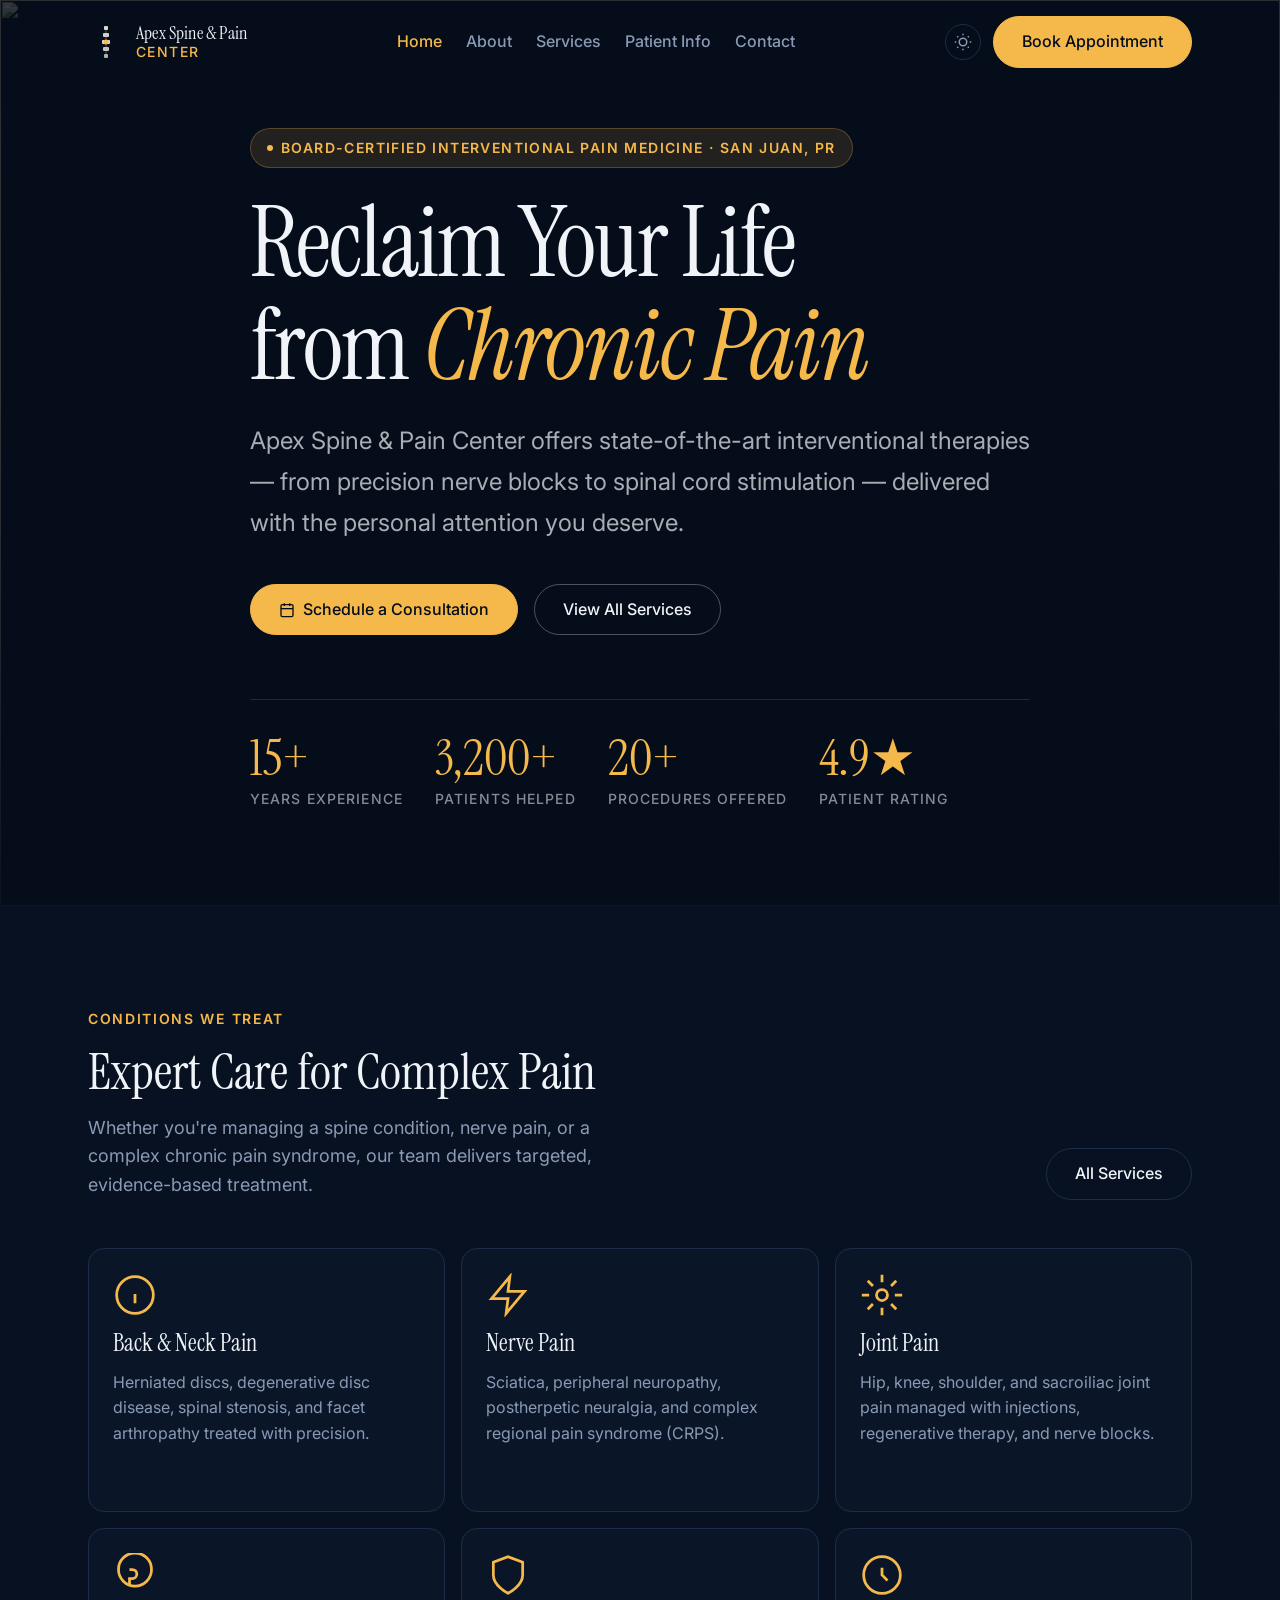
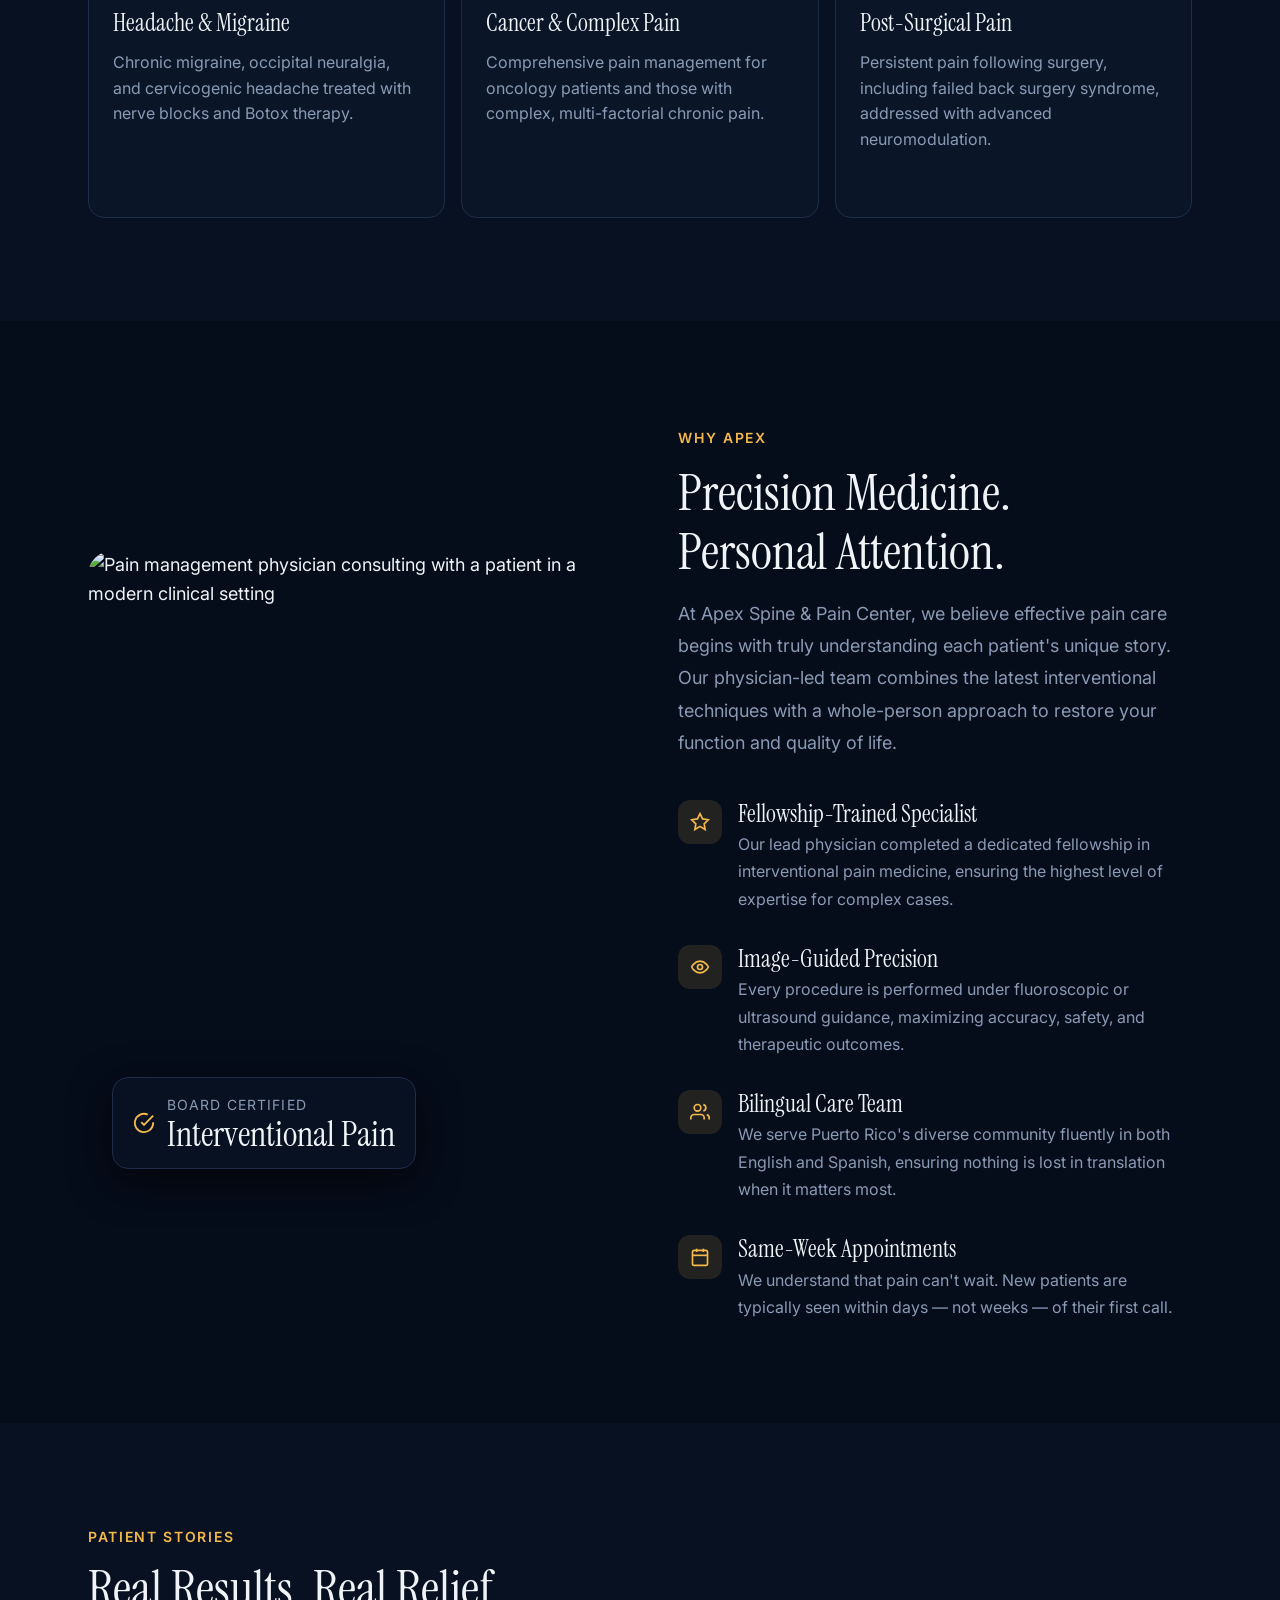
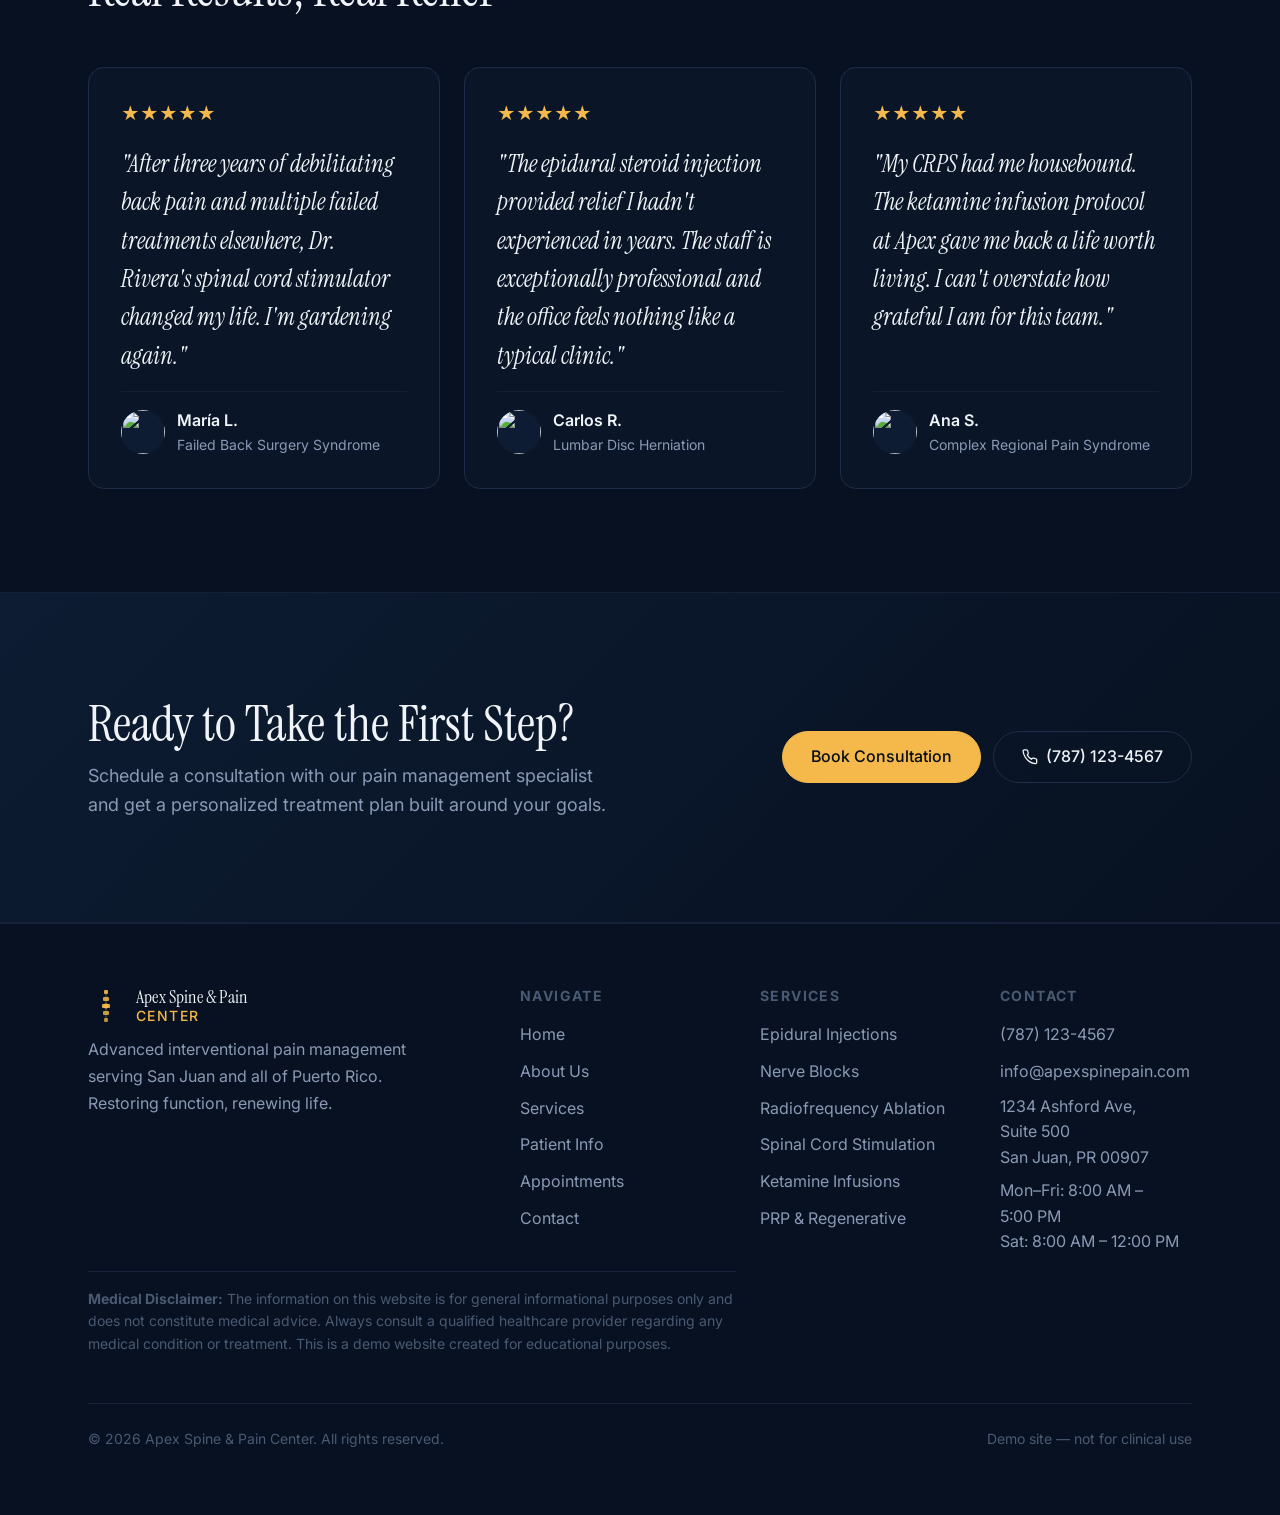
==== index.html @ 9740ada0 "Commit 1 & 2: Design system tokens + Homepage (Apex Spine & Pain Center)" ====
<!DOCTYPE html>
<html lang="en" data-theme="dark">
<head>
  <meta charset="UTF-8">
  <meta name="viewport" content="width=device-width, initial-scale=1.0">
  <meta name="description" content="Apex Spine & Pain Center — Advanced interventional pain management in San Juan, Puerto Rico. Expert care for chronic pain, spine conditions, and complex pain syndromes.">
  <title>Apex Spine & Pain Center | San Juan, PR</title>
  <link rel="preconnect" href="https://fonts.googleapis.com">
  <link rel="preconnect" href="https://fonts.gstatic.com" crossorigin>
  <link href="https://fonts.googleapis.com/css2?family=Instrument+Serif:ital@0;1&family=Inter:wght@300..700&display=swap" rel="stylesheet">
  <link rel="stylesheet" href="./assets/css/style.css">
</head>
<body>

<!-- ── Skip Link ── -->
<a href="#main" class="sr-only" style="position:absolute;top:0;left:0;z-index:9999;padding:var(--space-3) var(--space-6);background:var(--color-primary);color:var(--color-text-inverse);border-radius:0 0 var(--radius-md) 0;" onfocus="this.style.position='fixed'" onblur="this.style.position='absolute'">Skip to content</a>

<!-- ════════════════════════════════════════
     NAVIGATION
════════════════════════════════════════ -->
<header class="site-nav" id="site-nav" role="banner">
  <div class="nav-inner">

    <!-- Logo -->
    <a href="./index.html" class="nav-logo" aria-label="Apex Spine & Pain Center — Home">
      <div class="nav-logo-mark">
        <svg viewBox="0 0 36 36" fill="none" xmlns="http://www.w3.org/2000/svg" aria-hidden="true">
          <!-- Stylized spine column mark -->
          <rect x="16" y="2" width="4" height="4" rx="1" fill="currentColor" opacity="0.9"/>
          <rect x="15" y="9" width="6" height="4" rx="1" fill="currentColor" opacity="0.85"/>
          <rect x="14" y="16" width="8" height="4" rx="1" fill="currentColor" opacity="0.9"/>
          <rect x="15" y="23" width="6" height="4" rx="1" fill="currentColor" opacity="0.8"/>
          <rect x="16" y="30" width="4" height="4" rx="1" fill="currentColor" opacity="0.7"/>
          <!-- Connecting line -->
          <rect x="17.5" y="2" width="1" height="32" rx="0.5" fill="var(--color-primary)" opacity="0.4"/>
          <!-- Gold accent dot -->
          <circle cx="18" cy="18" r="2.5" fill="var(--color-primary)"/>
        </svg>
      </div>
      <div class="nav-logo-text">
        <span class="nav-logo-name">Apex Spine &amp; Pain</span>
        <span class="nav-logo-sub">Center</span>
      </div>
    </a>

    <!-- Desktop Links -->
    <nav aria-label="Primary navigation">
      <ul class="nav-links">
        <li><a href="./index.html" class="active">Home</a></li>
        <li><a href="./about.html">About</a></li>
        <li><a href="./services.html">Services</a></li>
        <li><a href="./patient-info.html">Patient Info</a></li>
        <li><a href="./contact.html">Contact</a></li>
      </ul>
    </nav>

    <!-- Nav Actions -->
    <div class="nav-actions">
      <button class="theme-toggle" data-theme-toggle aria-label="Switch to light mode">
        <svg width="18" height="18" viewBox="0 0 24 24" fill="none" stroke="currentColor" stroke-width="2" aria-hidden="true">
          <path d="M21 12.79A9 9 0 1 1 11.21 3 7 7 0 0 0 21 12.79z"/>
        </svg>
      </button>
      <a href="./appointments.html" class="btn btn-primary">Book Appointment</a>
    </div>

    <!-- Mobile Toggle -->
    <button class="nav-mobile-toggle" aria-label="Open menu" aria-expanded="false" aria-controls="mobile-menu">
      <span></span><span></span><span></span>
    </button>

  </div>

  <!-- Mobile Menu -->
  <nav class="nav-mobile-menu" id="mobile-menu" aria-label="Mobile navigation">
    <a href="./index.html">Home</a>
    <a href="./about.html">About</a>
    <a href="./services.html">Services</a>
    <a href="./patient-info.html">Patient Info</a>
    <a href="./contact.html">Contact</a>
    <a href="./appointments.html" class="btn btn-primary">Book Appointment</a>
  </nav>
</header>

<!-- ════════════════════════════════════════
     MAIN CONTENT
════════════════════════════════════════ -->
<main id="main">

<!-- ── HERO ── -->
<section class="hero" aria-labelledby="hero-heading">
  <div class="hero-bg" aria-hidden="true">
    <img
      src="https://images.unsplash.com/photo-1576091160550-2173dba999ef?w=1800&q=80"
      alt=""
      class="hero-bg-img"
      width="1800"
      height="1200"
      loading="eager"
      decoding="async"
    >
    <div class="hero-bg-gradient"></div>
  </div>

  <div class="hero-content">
    <div class="hero-eyebrow">
      <span class="hero-eyebrow-dot" aria-hidden="true"></span>
      Board-Certified Interventional Pain Medicine · San Juan, PR
    </div>

    <h1 class="hero-heading" id="hero-heading">
      Reclaim Your Life from <em>Chronic Pain</em>
    </h1>

    <p class="hero-subtext">
      Apex Spine &amp; Pain Center offers state-of-the-art interventional therapies — from precision nerve blocks to spinal cord stimulation — delivered with the personal attention you deserve.
    </p>

    <div class="hero-actions">
      <a href="./appointments.html" class="btn btn-primary">
        <svg width="16" height="16" viewBox="0 0 24 24" fill="none" stroke="currentColor" stroke-width="2" aria-hidden="true"><rect x="3" y="4" width="18" height="18" rx="2"/><line x1="16" y1="2" x2="16" y2="6"/><line x1="8" y1="2" x2="8" y2="6"/><line x1="3" y1="10" x2="21" y2="10"/></svg>
        Schedule a Consultation
      </a>
      <a href="./services.html" class="btn btn-outline" style="color:#f0f4f8;border-color:rgba(240,244,248,0.3);">
        View All Services
      </a>
    </div>

    <div class="hero-trust" aria-label="Practice highlights">
      <div class="hero-trust-item">
        <span class="hero-trust-number">15+</span>
        <span class="hero-trust-label">Years Experience</span>
      </div>
      <div class="hero-trust-item">
        <span class="hero-trust-number">3,200+</span>
        <span class="hero-trust-label">Patients Helped</span>
      </div>
      <div class="hero-trust-item">
        <span class="hero-trust-number">20+</span>
        <span class="hero-trust-label">Procedures Offered</span>
      </div>
      <div class="hero-trust-item">
        <span class="hero-trust-number">4.9★</span>
        <span class="hero-trust-label">Patient Rating</span>
      </div>
    </div>
  </div>
</section>

<!-- ── CONDITIONS / SERVICES GRID ── -->
<section class="conditions-section" aria-labelledby="conditions-heading">
  <div class="container">
    <div class="section-header">
      <div class="section-header-text">
        <span class="section-label">Conditions We Treat</span>
        <h2 class="section-heading" id="conditions-heading">Expert Care for Complex Pain</h2>
        <p style="color:var(--color-text-muted);font-size:var(--text-base);max-width:52ch;">Whether you're managing a spine condition, nerve pain, or a complex chronic pain syndrome, our team delivers targeted, evidence-based treatment.</p>
      </div>
      <a href="./services.html" class="btn btn-outline">All Services</a>
    </div>

    <div class="conditions-grid">

      <a href="./services.html#back-pain" class="condition-card">
        <div class="condition-icon">
          <svg width="44" height="44" viewBox="0 0 24 24" fill="none" stroke="currentColor" stroke-width="1.5" aria-hidden="true"><path d="M12 2C6.48 2 2 6.48 2 12s4.48 10 10 10 10-4.48 10-10S17.52 2 12 2zm0 14.5v-5m0-4h.01"/></svg>
        </div>
        <span class="condition-name">Back &amp; Neck Pain</span>
        <p class="condition-desc">Herniated discs, degenerative disc disease, spinal stenosis, and facet arthropathy treated with precision.</p>
        <span class="condition-arrow" aria-hidden="true">→</span>
      </a>

      <a href="./services.html#nerve-pain" class="condition-card">
        <div class="condition-icon">
          <svg width="44" height="44" viewBox="0 0 24 24" fill="none" stroke="currentColor" stroke-width="1.5" aria-hidden="true"><path d="M13 2L3 14h9l-1 8 10-12h-9l1-8z"/></svg>
        </div>
        <span class="condition-name">Nerve Pain</span>
        <p class="condition-desc">Sciatica, peripheral neuropathy, postherpetic neuralgia, and complex regional pain syndrome (CRPS).</p>
        <span class="condition-arrow" aria-hidden="true">→</span>
      </a>

      <a href="./services.html#joint-pain" class="condition-card">
        <div class="condition-icon">
          <svg width="44" height="44" viewBox="0 0 24 24" fill="none" stroke="currentColor" stroke-width="1.5" aria-hidden="true"><circle cx="12" cy="12" r="3"/><path d="M12 1v4M12 19v4M4.22 4.22l2.83 2.83M16.95 16.95l2.83 2.83M1 12h4M19 12h4M4.22 19.78l2.83-2.83M16.95 7.05l2.83-2.83"/></svg>
        </div>
        <span class="condition-name">Joint Pain</span>
        <p class="condition-desc">Hip, knee, shoulder, and sacroiliac joint pain managed with injections, regenerative therapy, and nerve blocks.</p>
        <span class="condition-arrow" aria-hidden="true">→</span>
      </a>

      <a href="./services.html#headache" class="condition-card">
        <div class="condition-icon">
          <svg width="44" height="44" viewBox="0 0 24 24" fill="none" stroke="currentColor" stroke-width="1.5" aria-hidden="true"><path d="M9 9h1.5a2.5 2.5 0 0 1 0 5H9v4"/><path d="M3 9a9 9 0 1 0 18 0 9 9 0 0 0-18 0"/></svg>
        </div>
        <span class="condition-name">Headache &amp; Migraine</span>
        <p class="condition-desc">Chronic migraine, occipital neuralgia, and cervicogenic headache treated with nerve blocks and Botox therapy.</p>
        <span class="condition-arrow" aria-hidden="true">→</span>
      </a>

      <a href="./services.html#cancer-pain" class="condition-card">
        <div class="condition-icon">
          <svg width="44" height="44" viewBox="0 0 24 24" fill="none" stroke="currentColor" stroke-width="1.5" aria-hidden="true"><path d="M12 22s8-4 8-10V5l-8-3-8 3v7c0 6 8 10 8 10z"/></svg>
        </div>
        <span class="condition-name">Cancer &amp; Complex Pain</span>
        <p class="condition-desc">Comprehensive pain management for oncology patients and those with complex, multi-factorial chronic pain.</p>
        <span class="condition-arrow" aria-hidden="true">→</span>
      </a>

      <a href="./services.html#post-surgical" class="condition-card">
        <div class="condition-icon">
          <svg width="44" height="44" viewBox="0 0 24 24" fill="none" stroke="currentColor" stroke-width="1.5" aria-hidden="true"><path d="M12 22C6.48 22 2 17.52 2 12S6.48 2 12 2s10 4.48 10 10-4.48 10-10 10zm0-14v4l3 3"/></svg>
        </div>
        <span class="condition-name">Post-Surgical Pain</span>
        <p class="condition-desc">Persistent pain following surgery, including failed back surgery syndrome, addressed with advanced neuromodulation.</p>
        <span class="condition-arrow" aria-hidden="true">→</span>
      </a>

    </div>
  </div>
</section>

<!-- ── WHY CHOOSE US ── -->
<section class="why-section" aria-labelledby="why-heading">
  <div class="container">
    <div class="why-grid">

      <div class="why-image-block">
        <img
          src="https://images.unsplash.com/photo-1551076805-e1869033e561?w=900&q=80"
          alt="Pain management physician consulting with a patient in a modern clinical setting"
          class="why-image"
          width="900"
          height="1125"
          loading="lazy"
          decoding="async"
        >
        <div class="why-image-badge" aria-hidden="true">
          <div class="why-image-badge-icon">
            <svg width="22" height="22" viewBox="0 0 24 24" fill="none" stroke="currentColor" stroke-width="2"><path d="M22 11.08V12a10 10 0 1 1-5.93-9.14"/><polyline points="22 4 12 14.01 9 11.01"/></svg>
          </div>
          <div>
            <div class="why-image-badge-label">Board Certified</div>
            <div class="why-image-badge-value">Interventional Pain</div>
          </div>
        </div>
      </div>

      <div class="why-content">
        <span class="section-label">Why Apex</span>
        <h2 class="section-heading" id="why-heading" style="margin-top:var(--space-3);margin-bottom:var(--space-4);">Precision Medicine.<br>Personal Attention.</h2>
        <p style="color:var(--color-text-muted);font-size:var(--text-base);line-height:1.8;">
          At Apex Spine &amp; Pain Center, we believe effective pain care begins with truly understanding each patient's unique story. Our physician-led team combines the latest interventional techniques with a whole-person approach to restore your function and quality of life.
        </p>

        <div class="why-features">
          <div class="why-feature">
            <div class="why-feature-icon" aria-hidden="true">
              <svg width="20" height="20" viewBox="0 0 24 24" fill="none" stroke="currentColor" stroke-width="2"><path d="M12 2l3.09 6.26L22 9.27l-5 4.87L18.18 21 12 17.27 5.82 21 7 14.14l-5-4.87 6.91-1.01L12 2z"/></svg>
            </div>
            <div class="why-feature-text">
              <h3>Fellowship-Trained Specialist</h3>
              <p>Our lead physician completed a dedicated fellowship in interventional pain medicine, ensuring the highest level of expertise for complex cases.</p>
            </div>
          </div>

          <div class="why-feature">
            <div class="why-feature-icon" aria-hidden="true">
              <svg width="20" height="20" viewBox="0 0 24 24" fill="none" stroke="currentColor" stroke-width="2"><circle cx="12" cy="12" r="3"/><path d="M2 12s3-7 10-7 10 7 10 7-3 7-10 7-10-7-10-7z"/></svg>
            </div>
            <div class="why-feature-text">
              <h3>Image-Guided Precision</h3>
              <p>Every procedure is performed under fluoroscopic or ultrasound guidance, maximizing accuracy, safety, and therapeutic outcomes.</p>
            </div>
          </div>

          <div class="why-feature">
            <div class="why-feature-icon" aria-hidden="true">
              <svg width="20" height="20" viewBox="0 0 24 24" fill="none" stroke="currentColor" stroke-width="2"><path d="M17 21v-2a4 4 0 0 0-4-4H5a4 4 0 0 0-4 4v2"/><circle cx="9" cy="7" r="4"/><path d="M23 21v-2a4 4 0 0 0-3-3.87"/><path d="M16 3.13a4 4 0 0 1 0 7.75"/></svg>
            </div>
            <div class="why-feature-text">
              <h3>Bilingual Care Team</h3>
              <p>We serve Puerto Rico's diverse community fluently in both English and Spanish, ensuring nothing is lost in translation when it matters most.</p>
            </div>
          </div>

          <div class="why-feature">
            <div class="why-feature-icon" aria-hidden="true">
              <svg width="20" height="20" viewBox="0 0 24 24" fill="none" stroke="currentColor" stroke-width="2"><rect x="3" y="4" width="18" height="18" rx="2"/><line x1="16" y1="2" x2="16" y2="6"/><line x1="8" y1="2" x2="8" y2="6"/><line x1="3" y1="10" x2="21" y2="10"/></svg>
            </div>
            <div class="why-feature-text">
              <h3>Same-Week Appointments</h3>
              <p>We understand that pain can't wait. New patients are typically seen within days — not weeks — of their first call.</p>
            </div>
          </div>
        </div>
      </div>

    </div>
  </div>
</section>

<!-- ── TESTIMONIALS ── -->
<section class="testimonials-section" aria-labelledby="testimonials-heading">
  <div class="container">
    <div class="section-header">
      <div class="section-header-text">
        <span class="section-label">Patient Stories</span>
        <h2 class="section-heading" id="testimonials-heading">Real Results, Real Relief</h2>
      </div>
    </div>

    <div class="testimonials-grid">

      <article class="testimonial-card">
        <div class="testimonial-stars" aria-label="5 out of 5 stars">
          ★★★★★
        </div>
        <blockquote class="testimonial-quote">
          "After three years of debilitating back pain and multiple failed treatments elsewhere, Dr. Rivera's spinal cord stimulator changed my life. I'm gardening again."
        </blockquote>
        <footer class="testimonial-author">
          <div class="testimonial-avatar" aria-hidden="true">
            <img src="https://i.pravatar.cc/88?img=47" alt="" width="44" height="44" loading="lazy">
          </div>
          <div>
            <div class="testimonial-name">María L.</div>
            <div class="testimonial-condition">Failed Back Surgery Syndrome</div>
          </div>
        </footer>
      </article>

      <article class="testimonial-card">
        <div class="testimonial-stars" aria-label="5 out of 5 stars">
          ★★★★★
        </div>
        <blockquote class="testimonial-quote">
          "The epidural steroid injection provided relief I hadn't experienced in years. The staff is exceptionally professional and the office feels nothing like a typical clinic."
        </blockquote>
        <footer class="testimonial-author">
          <div class="testimonial-avatar" aria-hidden="true">
            <img src="https://i.pravatar.cc/88?img=12" alt="" width="44" height="44" loading="lazy">
          </div>
          <div>
            <div class="testimonial-name">Carlos R.</div>
            <div class="testimonial-condition">Lumbar Disc Herniation</div>
          </div>
        </footer>
      </article>

      <article class="testimonial-card">
        <div class="testimonial-stars" aria-label="5 out of 5 stars">
          ★★★★★
        </div>
        <blockquote class="testimonial-quote">
          "My CRPS had me housebound. The ketamine infusion protocol at Apex gave me back a life worth living. I can't overstate how grateful I am for this team."
        </blockquote>
        <footer class="testimonial-author">
          <div class="testimonial-avatar" aria-hidden="true">
            <img src="https://i.pravatar.cc/88?img=33" alt="" width="44" height="44" loading="lazy">
          </div>
          <div>
            <div class="testimonial-name">Ana S.</div>
            <div class="testimonial-condition">Complex Regional Pain Syndrome</div>
          </div>
        </footer>
      </article>

    </div>
  </div>
</section>

<!-- ── CTA BANNER ── -->
<section class="cta-section" aria-labelledby="cta-heading">
  <div class="container">
    <div class="cta-inner">
      <div class="cta-text">
        <h2 id="cta-heading">Ready to Take the First Step?</h2>
        <p>Schedule a consultation with our pain management specialist and get a personalized treatment plan built around your goals.</p>
      </div>
      <div class="cta-actions">
        <a href="./appointments.html" class="btn btn-primary">Book Consultation</a>
        <a href="tel:+17871234567" class="btn btn-outline">
          <svg width="16" height="16" viewBox="0 0 24 24" fill="none" stroke="currentColor" stroke-width="2" aria-hidden="true"><path d="M22 16.92v3a2 2 0 0 1-2.18 2 19.79 19.79 0 0 1-8.63-3.07A19.5 19.5 0 0 1 4.69 12a19.79 19.79 0 0 1-3.07-8.67A2 2 0 0 1 3.6 1.27h3a2 2 0 0 1 2 1.72c.127.96.361 1.903.7 2.81a2 2 0 0 1-.45 2.11L7.91 8.96a16 16 0 0 0 6.29 6.29l.95-.95a2 2 0 0 1 2.11-.45c.907.339 1.85.573 2.81.7A2 2 0 0 1 22 16.92z"/></svg>
          (787) 123-4567
        </a>
      </div>
    </div>
  </div>
</section>

</main>

<!-- ════════════════════════════════════════
     FOOTER
════════════════════════════════════════ -->
<footer class="site-footer" role="contentinfo">
  <div class="container">
    <div class="footer-grid">

      <div class="footer-brand">
        <a href="./index.html" class="nav-logo" style="margin-bottom:var(--space-3);" aria-label="Apex Spine & Pain Center">
          <div class="nav-logo-mark" style="color:var(--color-primary);">
            <svg viewBox="0 0 36 36" fill="none" xmlns="http://www.w3.org/2000/svg" aria-hidden="true">
              <rect x="16" y="2" width="4" height="4" rx="1" fill="currentColor" opacity="0.9"/>
              <rect x="15" y="9" width="6" height="4" rx="1" fill="currentColor" opacity="0.85"/>
              <rect x="14" y="16" width="8" height="4" rx="1" fill="currentColor" opacity="0.9"/>
              <rect x="15" y="23" width="6" height="4" rx="1" fill="currentColor" opacity="0.8"/>
              <rect x="16" y="30" width="4" height="4" rx="1" fill="currentColor" opacity="0.7"/>
              <rect x="17.5" y="2" width="1" height="32" rx="0.5" fill="var(--color-primary)" opacity="0.4"/>
              <circle cx="18" cy="18" r="2.5" fill="var(--color-primary)"/>
            </svg>
          </div>
          <div class="nav-logo-text">
            <span class="nav-logo-name">Apex Spine &amp; Pain</span>
            <span class="nav-logo-sub">Center</span>
          </div>
        </a>
        <p>Advanced interventional pain management serving San Juan and all of Puerto Rico. Restoring function, renewing life.</p>
      </div>

      <div class="footer-col">
        <h4>Navigate</h4>
        <ul>
          <li><a href="./index.html">Home</a></li>
          <li><a href="./about.html">About Us</a></li>
          <li><a href="./services.html">Services</a></li>
          <li><a href="./patient-info.html">Patient Info</a></li>
          <li><a href="./appointments.html">Appointments</a></li>
          <li><a href="./contact.html">Contact</a></li>
        </ul>
      </div>

      <div class="footer-col">
        <h4>Services</h4>
        <ul>
          <li><a href="./services.html#epidurals">Epidural Injections</a></li>
          <li><a href="./services.html#nerve-blocks">Nerve Blocks</a></li>
          <li><a href="./services.html#rfa">Radiofrequency Ablation</a></li>
          <li><a href="./services.html#scs">Spinal Cord Stimulation</a></li>
          <li><a href="./services.html#ketamine">Ketamine Infusions</a></li>
          <li><a href="./services.html#prp">PRP &amp; Regenerative</a></li>
        </ul>
      </div>

      <div class="footer-col">
        <h4>Contact</h4>
        <ul>
          <li><a href="tel:+17871234567">(787) 123-4567</a></li>
          <li><a href="mailto:info@apexspinepain.com">info@apexspinepain.com</a></li>
          <li style="color:var(--color-text-muted);font-size:var(--text-sm);">1234 Ashford Ave, Suite 500<br>San Juan, PR 00907</li>
          <li style="color:var(--color-text-muted);font-size:var(--text-sm);">Mon–Fri: 8:00 AM – 5:00 PM<br>Sat: 8:00 AM – 12:00 PM</li>
        </ul>
      </div>

    </div>

    <p class="footer-disclaimer">
      <strong>Medical Disclaimer:</strong> The information on this website is for general informational purposes only and does not constitute medical advice. Always consult a qualified healthcare provider regarding any medical condition or treatment. This is a demo website created for educational purposes.
    </p>

    <div class="footer-bottom">
      <p>&copy; 2026 Apex Spine &amp; Pain Center. All rights reserved.</p>
      <p style="color:var(--color-text-faint);">Demo site — not for clinical use</p>
    </div>
  </div>
</footer>

<!-- ════════════════════════════════════════
     JAVASCRIPT
════════════════════════════════════════ -->
<script>
(function() {
  'use strict';

  // ── Theme Toggle ──
  const html = document.documentElement;
  const toggleBtn = document.querySelector('[data-theme-toggle]');
  let currentTheme = html.getAttribute('data-theme') || (matchMedia('(prefers-color-scheme: dark)').matches ? 'dark' : 'light');

  function setTheme(theme) {
    currentTheme = theme;
    html.setAttribute('data-theme', theme);
    if (toggleBtn) {
      toggleBtn.setAttribute('aria-label', 'Switch to ' + (theme === 'dark' ? 'light' : 'dark') + ' mode');
      toggleBtn.innerHTML = theme === 'dark'
        ? '<svg width="18" height="18" viewBox="0 0 24 24" fill="none" stroke="currentColor" stroke-width="2" aria-hidden="true"><circle cx="12" cy="12" r="5"/><path d="M12 1v2M12 21v2M4.22 4.22l1.42 1.42M18.36 18.36l1.42 1.42M1 12h2M21 12h2M4.22 19.78l1.42-1.42M18.36 5.64l1.42-1.42"/></svg>'
        : '<svg width="18" height="18" viewBox="0 0 24 24" fill="none" stroke="currentColor" stroke-width="2" aria-hidden="true"><path d="M21 12.79A9 9 0 1 1 11.21 3 7 7 0 0 0 21 12.79z"/></svg>';
    }
  }

  setTheme(currentTheme);
  if (toggleBtn) toggleBtn.addEventListener('click', () => setTheme(currentTheme === 'dark' ? 'light' : 'dark'));

  // ── Sticky Nav ──
  const nav = document.getElementById('site-nav');
  function handleScroll() {
    if (window.scrollY > 40) nav.classList.add('scrolled');
    else nav.classList.remove('scrolled');
  }
  window.addEventListener('scroll', handleScroll, { passive: true });
  handleScroll();

  // ── Mobile Menu ──
  const mobileToggle = document.querySelector('.nav-mobile-toggle');
  const mobileMenu = document.getElementById('mobile-menu');
  if (mobileToggle && mobileMenu) {
    mobileToggle.addEventListener('click', () => {
      const isOpen = mobileMenu.classList.toggle('open');
      mobileToggle.setAttribute('aria-expanded', isOpen);
      mobileToggle.setAttribute('aria-label', isOpen ? 'Close menu' : 'Open menu');
    });
  }

})();
</script>

</body>
</html>
---- assets/css/style.css ----
/* ============================================================
   APEX SPINE & PAIN CENTER — Design System
   Art direction: Concierge pain management clinic, San Juan PR
   Palette: Deep navy surfaces + warm gold accent + sky blue secondary
   Typography: Instrument Serif (display) + Inter (body)
   Density: Spacious — generous whitespace, premium feel
============================================================ */

@import url('https://fonts.googleapis.com/css2?family=Instrument+Serif:ital@0;1&family=Inter:wght@300..700&display=swap');

/* ── Design Tokens ── */
:root {
  /* Fluid Type Scale */
  --text-xs:   clamp(0.75rem,  0.7rem  + 0.25vw, 0.875rem);
  --text-sm:   clamp(0.875rem, 0.8rem  + 0.35vw, 1rem);
  --text-base: clamp(1rem,     0.95rem + 0.25vw, 1.125rem);
  --text-lg:   clamp(1.125rem, 1rem    + 0.75vw, 1.5rem);
  --text-xl:   clamp(1.5rem,   1.2rem  + 1.25vw, 2.25rem);
  --text-2xl:  clamp(2rem,     1.2rem  + 2.5vw,  3.5rem);
  --text-3xl:  clamp(2.5rem,   1rem    + 4vw,    5rem);
  --text-hero: clamp(3rem,     0.5rem  + 7vw,    7rem);

  /* 4px Spacing System */
  --space-1:  0.25rem;
  --space-2:  0.5rem;
  --space-3:  0.75rem;
  --space-4:  1rem;
  --space-5:  1.25rem;
  --space-6:  1.5rem;
  --space-8:  2rem;
  --space-10: 2.5rem;
  --space-12: 3rem;
  --space-16: 4rem;
  --space-20: 5rem;
  --space-24: 6rem;
  --space-32: 8rem;

  /* Font Families */
  --font-display: 'Instrument Serif', Georgia, serif;
  --font-body:    'Inter', 'Helvetica Neue', sans-serif;

  /* Radius */
  --radius-sm:   0.375rem;
  --radius-md:   0.5rem;
  --radius-lg:   0.75rem;
  --radius-xl:   1rem;
  --radius-2xl:  1.5rem;
  --radius-full: 9999px;

  /* Transitions */
  --transition-interactive: 180ms cubic-bezier(0.16, 1, 0.3, 1);
  --transition-slow: 400ms cubic-bezier(0.16, 1, 0.3, 1);

  /* Content Widths */
  --content-narrow:  640px;
  --content-default: 960px;
  --content-wide:    1200px;
}

/* ── Light Mode (default) ── */
:root, [data-theme="light"] {
  --color-bg:              #f4f6f9;
  --color-surface:         #ffffff;
  --color-surface-2:       #f8f9fb;
  --color-surface-offset:  #eef0f4;
  --color-divider:         #e2e5ea;
  --color-border:          #d4d8df;

  --color-text:            #0d1117;
  --color-text-muted:      #5a6270;
  --color-text-faint:      #9ea8b5;
  --color-text-inverse:    #f7fafc;

  --color-primary:         #b8860b;
  --color-primary-hover:   #9a6f09;
  --color-primary-active:  #7a5607;
  --color-primary-highlight: #fdf3d8;

  --color-blue:            #1a6fa8;
  --color-blue-hover:      #155d8e;
  --color-blue-highlight:  #daeef8;

  --color-success:         #2e7d32;
  --color-error:           #c62828;

  --shadow-sm: 0 1px 3px rgba(0,0,0,0.08);
  --shadow-md: 0 4px 16px rgba(0,0,0,0.10);
  --shadow-lg: 0 12px 40px rgba(0,0,0,0.13);
  --shadow-xl: 0 24px 64px rgba(0,0,0,0.16);
}

/* ── Dark Mode ── */
[data-theme="dark"],
@media (prefers-color-scheme: dark) { :root:not([data-theme]) {
  --color-bg:              #050c1a;
  --color-surface:         #071121;
  --color-surface-2:       #0a1628;
  --color-surface-offset:  #0d1c32;
  --color-divider:         #162038;
  --color-border:          #1e2d47;

  --color-text:            #f0f4f8;
  --color-text-muted:      #8a9ab5;
  --color-text-faint:      #4a5a73;
  --color-text-inverse:    #050c1a;

  --color-primary:         #f4b94a;
  --color-primary-hover:   #f7c86a;
  --color-primary-active:  #fad98a;
  --color-primary-highlight: rgba(244,185,74,0.12);

  --color-blue:            #4fb5ff;
  --color-blue-hover:      #72c4ff;
  --color-blue-highlight:  rgba(79,181,255,0.10);

  --color-success:         #4caf50;
  --color-error:           #ef5350;

  --shadow-sm: 0 1px 3px rgba(0,0,0,0.4);
  --shadow-md: 0 4px 16px rgba(0,0,0,0.5);
  --shadow-lg: 0 12px 40px rgba(0,0,0,0.6);
  --shadow-xl: 0 24px 64px rgba(0,0,0,0.7);
}}

[data-theme="dark"] {
  --color-bg:              #050c1a;
  --color-surface:         #071121;
  --color-surface-2:       #0a1628;
  --color-surface-offset:  #0d1c32;
  --color-divider:         #162038;
  --color-border:          #1e2d47;
  --color-text:            #f0f4f8;
  --color-text-muted:      #8a9ab5;
  --color-text-faint:      #4a5a73;
  --color-text-inverse:    #050c1a;
  --color-primary:         #f4b94a;
  --color-primary-hover:   #f7c86a;
  --color-primary-active:  #fad98a;
  --color-primary-highlight: rgba(244,185,74,0.12);
  --color-blue:            #4fb5ff;
  --color-blue-hover:      #72c4ff;
  --color-blue-highlight:  rgba(79,181,255,0.10);
  --color-success:         #4caf50;
  --color-error:           #ef5350;
  --shadow-sm: 0 1px 3px rgba(0,0,0,0.4);
  --shadow-md: 0 4px 16px rgba(0,0,0,0.5);
  --shadow-lg: 0 12px 40px rgba(0,0,0,0.6);
  --shadow-xl: 0 24px 64px rgba(0,0,0,0.7);
}

/* ── Base Reset ── */
*, *::before, *::after { box-sizing: border-box; margin: 0; padding: 0; }

html {
  -webkit-font-smoothing: antialiased;
  -moz-osx-font-smoothing: grayscale;
  text-rendering: optimizeLegibility;
  scroll-behavior: smooth;
  scroll-padding-top: var(--space-20);
}

body {
  min-height: 100dvh;
  font-family: var(--font-body);
  font-size: var(--text-base);
  color: var(--color-text);
  background-color: var(--color-bg);
  line-height: 1.6;
}

img, picture, video, canvas, svg { display: block; max-width: 100%; height: auto; }
ul[role="list"], ol[role="list"] { list-style: none; }
input, button, textarea, select { font: inherit; color: inherit; }

h1, h2, h3, h4, h5, h6 {
  font-family: var(--font-display);
  text-wrap: balance;
  line-height: 1.15;
  font-weight: 400;
}

p, li, figcaption { text-wrap: pretty; max-width: 72ch; }

::selection {
  background: var(--color-primary-highlight);
  color: var(--color-text);
}

:focus-visible {
  outline: 2px solid var(--color-primary);
  outline-offset: 3px;
  border-radius: var(--radius-sm);
}

@media (prefers-reduced-motion: reduce) {
  *, *::before, *::after {
    animation-duration: 0.01ms !important;
    transition-duration: 0.01ms !important;
    scroll-behavior: auto !important;
  }
}

button { cursor: pointer; background: none; border: none; }
table { border-collapse: collapse; width: 100%; }

a, button, [role="button"] {
  transition:
    color var(--transition-interactive),
    background var(--transition-interactive),
    border-color var(--transition-interactive),
    box-shadow var(--transition-interactive),
    opacity var(--transition-interactive);
}

.sr-only {
  position: absolute; width: 1px; height: 1px; padding: 0; margin: -1px;
  overflow: hidden; clip: rect(0,0,0,0); white-space: nowrap; border-width: 0;
}

/* ── Layout Utilities ── */
.container {
  max-width: var(--content-wide);
  margin-inline: auto;
  padding-inline: clamp(var(--space-4), 4vw, var(--space-12));
}
.container--default { max-width: var(--content-default); margin-inline: auto; padding-inline: clamp(var(--space-4), 4vw, var(--space-12)); }
.container--narrow  { max-width: var(--content-narrow);  margin-inline: auto; padding-inline: clamp(var(--space-4), 4vw, var(--space-8)); }

section { padding-block: clamp(var(--space-16), 8vw, var(--space-32)); }

/* ── Typography Utilities ── */
.display-heading {
  font-family: var(--font-display);
  font-size: var(--text-hero);
  line-height: 1.05;
  letter-spacing: -0.02em;
  color: var(--color-text);
}

.section-heading {
  font-family: var(--font-display);
  font-size: var(--text-2xl);
  line-height: 1.15;
  color: var(--color-text);
}

.section-label {
  font-family: var(--font-body);
  font-size: var(--text-xs);
  font-weight: 600;
  letter-spacing: 0.12em;
  text-transform: uppercase;
  color: var(--color-primary);
}

/* ── Button System ── */
.btn {
  display: inline-flex;
  align-items: center;
  gap: var(--space-2);
  padding: 0.75rem 1.75rem;
  font-size: var(--text-sm);
  font-weight: 500;
  border-radius: var(--radius-full);
  text-decoration: none;
  white-space: nowrap;
  transition: all var(--transition-interactive);
}

.btn-primary {
  background: var(--color-primary);
  color: var(--color-text-inverse);
  border: 1.5px solid var(--color-primary);
}
.btn-primary:hover {
  background: var(--color-primary-hover);
  border-color: var(--color-primary-hover);
  transform: translateY(-1px);
  box-shadow: 0 6px 20px rgba(244,185,74,0.35);
}
.btn-primary:active { transform: translateY(0); }

.btn-outline {
  background: transparent;
  color: var(--color-text);
  border: 1.5px solid var(--color-border);
}
.btn-outline:hover {
  border-color: var(--color-primary);
  color: var(--color-primary);
  background: var(--color-primary-highlight);
}

.btn-ghost {
  background: transparent;
  color: var(--color-text-muted);
  border: none;
  padding-inline: var(--space-3);
}
.btn-ghost:hover { color: var(--color-text); }

/* ── Navigation ── */
.site-nav {
  position: fixed;
  top: 0;
  left: 0;
  right: 0;
  z-index: 100;
  padding-block: var(--space-4);
  border-bottom: 1px solid transparent;
  transition: all var(--transition-slow);
}

.site-nav.scrolled {
  background: color-mix(in oklch, var(--color-bg) 88%, transparent);
  backdrop-filter: blur(12px);
  -webkit-backdrop-filter: blur(12px);
  border-bottom-color: var(--color-divider);
  padding-block: var(--space-3);
  box-shadow: var(--shadow-md);
}

.nav-inner {
  display: flex;
  align-items: center;
  justify-content: space-between;
  max-width: var(--content-wide);
  margin-inline: auto;
  padding-inline: clamp(var(--space-4), 4vw, var(--space-12));
}

.nav-logo {
  display: flex;
  align-items: center;
  gap: var(--space-3);
  text-decoration: none;
  color: var(--color-text);
}

.nav-logo-mark svg { width: 36px; height: 36px; }

.nav-logo-text {
  display: flex;
  flex-direction: column;
  line-height: 1.1;
}

.nav-logo-name {
  font-family: var(--font-display);
  font-size: var(--text-base);
  font-weight: 400;
  color: var(--color-text);
  letter-spacing: 0.01em;
}

.nav-logo-sub {
  font-size: var(--text-xs);
  color: var(--color-primary);
  letter-spacing: 0.1em;
  text-transform: uppercase;
  font-weight: 500;
}

.nav-links {
  display: flex;
  align-items: center;
  gap: var(--space-6);
  list-style: none;
}

.nav-links a {
  font-size: var(--text-sm);
  color: var(--color-text-muted);
  text-decoration: none;
  font-weight: 500;
}
.nav-links a:hover { color: var(--color-text); }
.nav-links a.active { color: var(--color-primary); }

.nav-actions {
  display: flex;
  align-items: center;
  gap: var(--space-3);
}

/* Theme toggle */
.theme-toggle {
  display: flex;
  align-items: center;
  justify-content: center;
  width: 36px;
  height: 36px;
  border-radius: var(--radius-full);
  color: var(--color-text-muted);
  border: 1px solid var(--color-border);
  transition: all var(--transition-interactive);
}
.theme-toggle:hover { color: var(--color-text); border-color: var(--color-text-muted); }

/* Mobile menu */
.nav-mobile-toggle {
  display: none;
  flex-direction: column;
  gap: 5px;
  padding: var(--space-2);
  color: var(--color-text);
}
.nav-mobile-toggle span {
  display: block;
  width: 22px;
  height: 2px;
  background: currentColor;
  border-radius: 2px;
  transition: all var(--transition-interactive);
}

.nav-mobile-menu {
  display: none;
  flex-direction: column;
  gap: var(--space-1);
  padding: var(--space-4) clamp(var(--space-4), 4vw, var(--space-12)) var(--space-6);
  background: var(--color-surface);
  border-bottom: 1px solid var(--color-divider);
}
.nav-mobile-menu a {
  padding: var(--space-3) var(--space-4);
  font-size: var(--text-base);
  color: var(--color-text-muted);
  text-decoration: none;
  border-radius: var(--radius-md);
  font-weight: 500;
}
.nav-mobile-menu a:hover { color: var(--color-text); background: var(--color-surface-offset); }
.nav-mobile-menu .btn { width: 100%; justify-content: center; margin-top: var(--space-2); }

@media (max-width: 768px) {
  .nav-links, .nav-actions .btn { display: none; }
  .nav-mobile-toggle { display: flex; }
  .nav-mobile-menu.open { display: flex; }
}

/* ── Hero Section ── */
.hero {
  min-height: 100dvh;
  display: flex;
  flex-direction: column;
  justify-content: center;
  position: relative;
  overflow: hidden;
  padding-top: var(--space-32);
  padding-bottom: var(--space-24);
}

.hero-bg {
  position: absolute;
  inset: 0;
  z-index: 0;
}

.hero-bg-img {
  width: 100%;
  height: 100%;
  object-fit: cover;
  object-position: center 30%;
  filter: brightness(0.35) saturate(0.8);
}

.hero-bg-gradient {
  position: absolute;
  inset: 0;
  background: linear-gradient(
    to bottom,
    rgba(5,12,26,0.4) 0%,
    rgba(5,12,26,0.2) 40%,
    rgba(5,12,26,0.85) 100%
  );
}

.hero-content {
  position: relative;
  z-index: 1;
  max-width: var(--content-wide);
  margin-inline: auto;
  padding-inline: clamp(var(--space-4), 4vw, var(--space-12));
}

.hero-eyebrow {
  display: inline-flex;
  align-items: center;
  gap: var(--space-2);
  padding: var(--space-2) var(--space-4);
  background: rgba(244,185,74,0.12);
  border: 1px solid rgba(244,185,74,0.25);
  border-radius: var(--radius-full);
  font-size: var(--text-xs);
  font-weight: 600;
  color: var(--color-primary);
  letter-spacing: 0.1em;
  text-transform: uppercase;
  margin-bottom: var(--space-6);
}

.hero-eyebrow-dot {
  width: 6px;
  height: 6px;
  border-radius: 50%;
  background: var(--color-primary);
  animation: pulse-dot 2s infinite;
}

@keyframes pulse-dot {
  0%, 100% { opacity: 1; transform: scale(1); }
  50% { opacity: 0.5; transform: scale(0.8); }
}

.hero-heading {
  font-family: var(--font-display);
  font-size: var(--text-hero);
  line-height: 1.05;
  letter-spacing: -0.02em;
  color: #f0f4f8;
  max-width: 14ch;
  margin-bottom: var(--space-6);
}

.hero-heading em {
  font-style: italic;
  color: var(--color-primary);
}

.hero-subtext {
  font-size: var(--text-lg);
  color: rgba(240,244,248,0.7);
  max-width: 52ch;
  line-height: 1.7;
  margin-bottom: var(--space-10);
}

.hero-actions {
  display: flex;
  gap: var(--space-4);
  flex-wrap: wrap;
  align-items: center;
}

.hero-trust {
  display: flex;
  gap: var(--space-8);
  margin-top: var(--space-16);
  padding-top: var(--space-8);
  border-top: 1px solid rgba(240,244,248,0.12);
  flex-wrap: wrap;
}

.hero-trust-item {
  display: flex;
  flex-direction: column;
  gap: var(--space-1);
}

.hero-trust-number {
  font-family: var(--font-display);
  font-size: var(--text-2xl);
  color: var(--color-primary);
  line-height: 1;
}

.hero-trust-label {
  font-size: var(--text-xs);
  color: rgba(240,244,248,0.55);
  text-transform: uppercase;
  letter-spacing: 0.08em;
  font-weight: 500;
}

/* ── Conditions / Services Grid ── */
.conditions-section { background: var(--color-surface); }

.section-header {
  display: grid;
  grid-template-columns: 1fr auto;
  align-items: end;
  gap: var(--space-4);
  margin-bottom: var(--space-12);
}

.section-header-text { display: flex; flex-direction: column; gap: var(--space-3); }

.conditions-grid {
  display: grid;
  grid-template-columns: repeat(auto-fill, minmax(min(280px, 100%), 1fr));
  gap: var(--space-4);
}

.condition-card {
  background: var(--color-surface-2);
  border: 1px solid var(--color-border);
  border-radius: var(--radius-xl);
  padding: var(--space-6);
  text-decoration: none;
  color: var(--color-text);
  display: flex;
  flex-direction: column;
  gap: var(--space-3);
  transition: all var(--transition-interactive);
  position: relative;
  overflow: hidden;
}

.condition-card::before {
  content: '';
  position: absolute;
  inset: 0;
  background: linear-gradient(135deg, var(--color-primary-highlight), transparent 60%);
  opacity: 0;
  transition: opacity var(--transition-interactive);
}

.condition-card:hover {
  border-color: var(--color-primary);
  transform: translateY(-2px);
  box-shadow: var(--shadow-lg);
}

.condition-card:hover::before { opacity: 1; }

.condition-icon {
  width: 44px;
  height: 44px;
  color: var(--color-primary);
  position: relative;
}

.condition-name {
  font-family: var(--font-display);
  font-size: var(--text-lg);
  color: var(--color-text);
  line-height: 1.2;
}

.condition-desc {
  font-size: var(--text-sm);
  color: var(--color-text-muted);
  line-height: 1.6;
}

.condition-arrow {
  margin-top: auto;
  color: var(--color-primary);
  opacity: 0;
  transform: translateX(-4px);
  transition: all var(--transition-interactive);
}

.condition-card:hover .condition-arrow {
  opacity: 1;
  transform: translateX(0);
}

/* ── Why Choose Us ── */
.why-section {
  background: var(--color-bg);
}

.why-grid {
  display: grid;
  grid-template-columns: 1fr 1fr;
  gap: clamp(var(--space-12), 6vw, var(--space-24));
  align-items: center;
}

.why-image-block {
  position: relative;
}

.why-image {
  width: 100%;
  border-radius: var(--radius-2xl);
  object-fit: cover;
  aspect-ratio: 4/5;
}

.why-image-badge {
  position: absolute;
  bottom: var(--space-6);
  left: var(--space-6);
  background: var(--color-surface);
  border: 1px solid var(--color-border);
  border-radius: var(--radius-xl);
  padding: var(--space-4) var(--space-5);
  display: flex;
  align-items: center;
  gap: var(--space-3);
  box-shadow: var(--shadow-lg);
}

.why-image-badge-icon { color: var(--color-primary); }
.why-image-badge-label { font-size: var(--text-xs); color: var(--color-text-muted); text-transform: uppercase; letter-spacing: 0.08em; }
.why-image-badge-value { font-family: var(--font-display); font-size: var(--text-xl); color: var(--color-text); line-height: 1; }

.why-features {
  display: flex;
  flex-direction: column;
  gap: var(--space-8);
  margin-top: var(--space-10);
}

.why-feature {
  display: flex;
  gap: var(--space-4);
  align-items: flex-start;
}

.why-feature-icon {
  flex-shrink: 0;
  width: 44px;
  height: 44px;
  background: var(--color-primary-highlight);
  border-radius: var(--radius-lg);
  display: flex;
  align-items: center;
  justify-content: center;
  color: var(--color-primary);
}

.why-feature-text h3 {
  font-family: var(--font-display);
  font-size: var(--text-lg);
  margin-bottom: var(--space-1);
}

.why-feature-text p {
  font-size: var(--text-sm);
  color: var(--color-text-muted);
  line-height: 1.7;
}

/* ── Testimonials ── */
.testimonials-section { background: var(--color-surface); }

.testimonials-grid {
  display: grid;
  grid-template-columns: repeat(3, 1fr);
  gap: var(--space-6);
}

.testimonial-card {
  background: var(--color-surface-2);
  border: 1px solid var(--color-border);
  border-radius: var(--radius-xl);
  padding: var(--space-8);
  display: flex;
  flex-direction: column;
  gap: var(--space-4);
}

.testimonial-stars {
  display: flex;
  gap: var(--space-1);
  color: var(--color-primary);
}

.testimonial-quote {
  font-family: var(--font-display);
  font-size: var(--text-lg);
  font-style: italic;
  line-height: 1.6;
  color: var(--color-text);
  flex: 1;
}

.testimonial-author {
  display: flex;
  align-items: center;
  gap: var(--space-3);
  padding-top: var(--space-4);
  border-top: 1px solid var(--color-divider);
}

.testimonial-avatar {
  width: 44px;
  height: 44px;
  border-radius: var(--radius-full);
  background: var(--color-surface-offset);
  overflow: hidden;
  flex-shrink: 0;
}

.testimonial-avatar img { width: 100%; height: 100%; object-fit: cover; }

.testimonial-name {
  font-weight: 600;
  font-size: var(--text-sm);
  color: var(--color-text);
}

.testimonial-condition {
  font-size: var(--text-xs);
  color: var(--color-text-muted);
}

/* ── CTA Banner ── */
.cta-section {
  background: linear-gradient(135deg, var(--color-surface-offset) 0%, var(--color-surface) 100%);
  border-top: 1px solid var(--color-divider);
  border-bottom: 1px solid var(--color-divider);
}

.cta-inner {
  display: flex;
  align-items: center;
  justify-content: space-between;
  gap: var(--space-8);
  flex-wrap: wrap;
}

.cta-text h2 {
  font-family: var(--font-display);
  font-size: var(--text-2xl);
  color: var(--color-text);
  margin-bottom: var(--space-2);
}

.cta-text p {
  font-size: var(--text-base);
  color: var(--color-text-muted);
  max-width: 48ch;
}

.cta-actions {
  display: flex;
  gap: var(--space-3);
  flex-shrink: 0;
  flex-wrap: wrap;
}

/* ── Footer ── */
.site-footer {
  background: var(--color-surface);
  border-top: 1px solid var(--color-divider);
  padding-block: var(--space-16);
}

.footer-grid {
  display: grid;
  grid-template-columns: 2fr 1fr 1fr 1fr;
  gap: var(--space-12);
}

.footer-brand p {
  font-size: var(--text-sm);
  color: var(--color-text-muted);
  margin-top: var(--space-3);
  max-width: 36ch;
  line-height: 1.7;
}

.footer-col h4 {
  font-family: var(--font-body);
  font-size: var(--text-xs);
  font-weight: 700;
  letter-spacing: 0.1em;
  text-transform: uppercase;
  color: var(--color-text-faint);
  margin-bottom: var(--space-4);
}

.footer-col ul { list-style: none; display: flex; flex-direction: column; gap: var(--space-2); }

.footer-col a {
  font-size: var(--text-sm);
  color: var(--color-text-muted);
  text-decoration: none;
}
.footer-col a:hover { color: var(--color-text); }

.footer-bottom {
  margin-top: var(--space-12);
  padding-top: var(--space-6);
  border-top: 1px solid var(--color-divider);
  display: flex;
  justify-content: space-between;
  align-items: center;
  flex-wrap: wrap;
  gap: var(--space-4);
}

.footer-bottom p {
  font-size: var(--text-xs);
  color: var(--color-text-faint);
  max-width: none;
}

.footer-disclaimer {
  font-size: var(--text-xs);
  color: var(--color-text-faint);
  max-width: 72ch;
  line-height: 1.6;
  margin-top: var(--space-4);
  padding-top: var(--space-4);
  border-top: 1px solid var(--color-divider);
}

/* ── Responsive ── */
@media (max-width: 1024px) {
  .why-grid { grid-template-columns: 1fr; }
  .why-image-block { max-width: 520px; margin-inline: auto; }
  .footer-grid { grid-template-columns: 1fr 1fr; }
}

@media (max-width: 768px) {
  .section-header { grid-template-columns: 1fr; }
  .testimonials-grid { grid-template-columns: 1fr; }
  .cta-inner { flex-direction: column; align-items: flex-start; }
  .footer-grid { grid-template-columns: 1fr; }
  .footer-bottom { flex-direction: column; align-items: flex-start; }
}

@media (max-width: 480px) {
  .hero-trust { gap: var(--space-6); }
  .hero-actions { flex-direction: column; align-items: flex-start; }
  .hero-actions .btn { width: 100%; justify-content: center; }
}
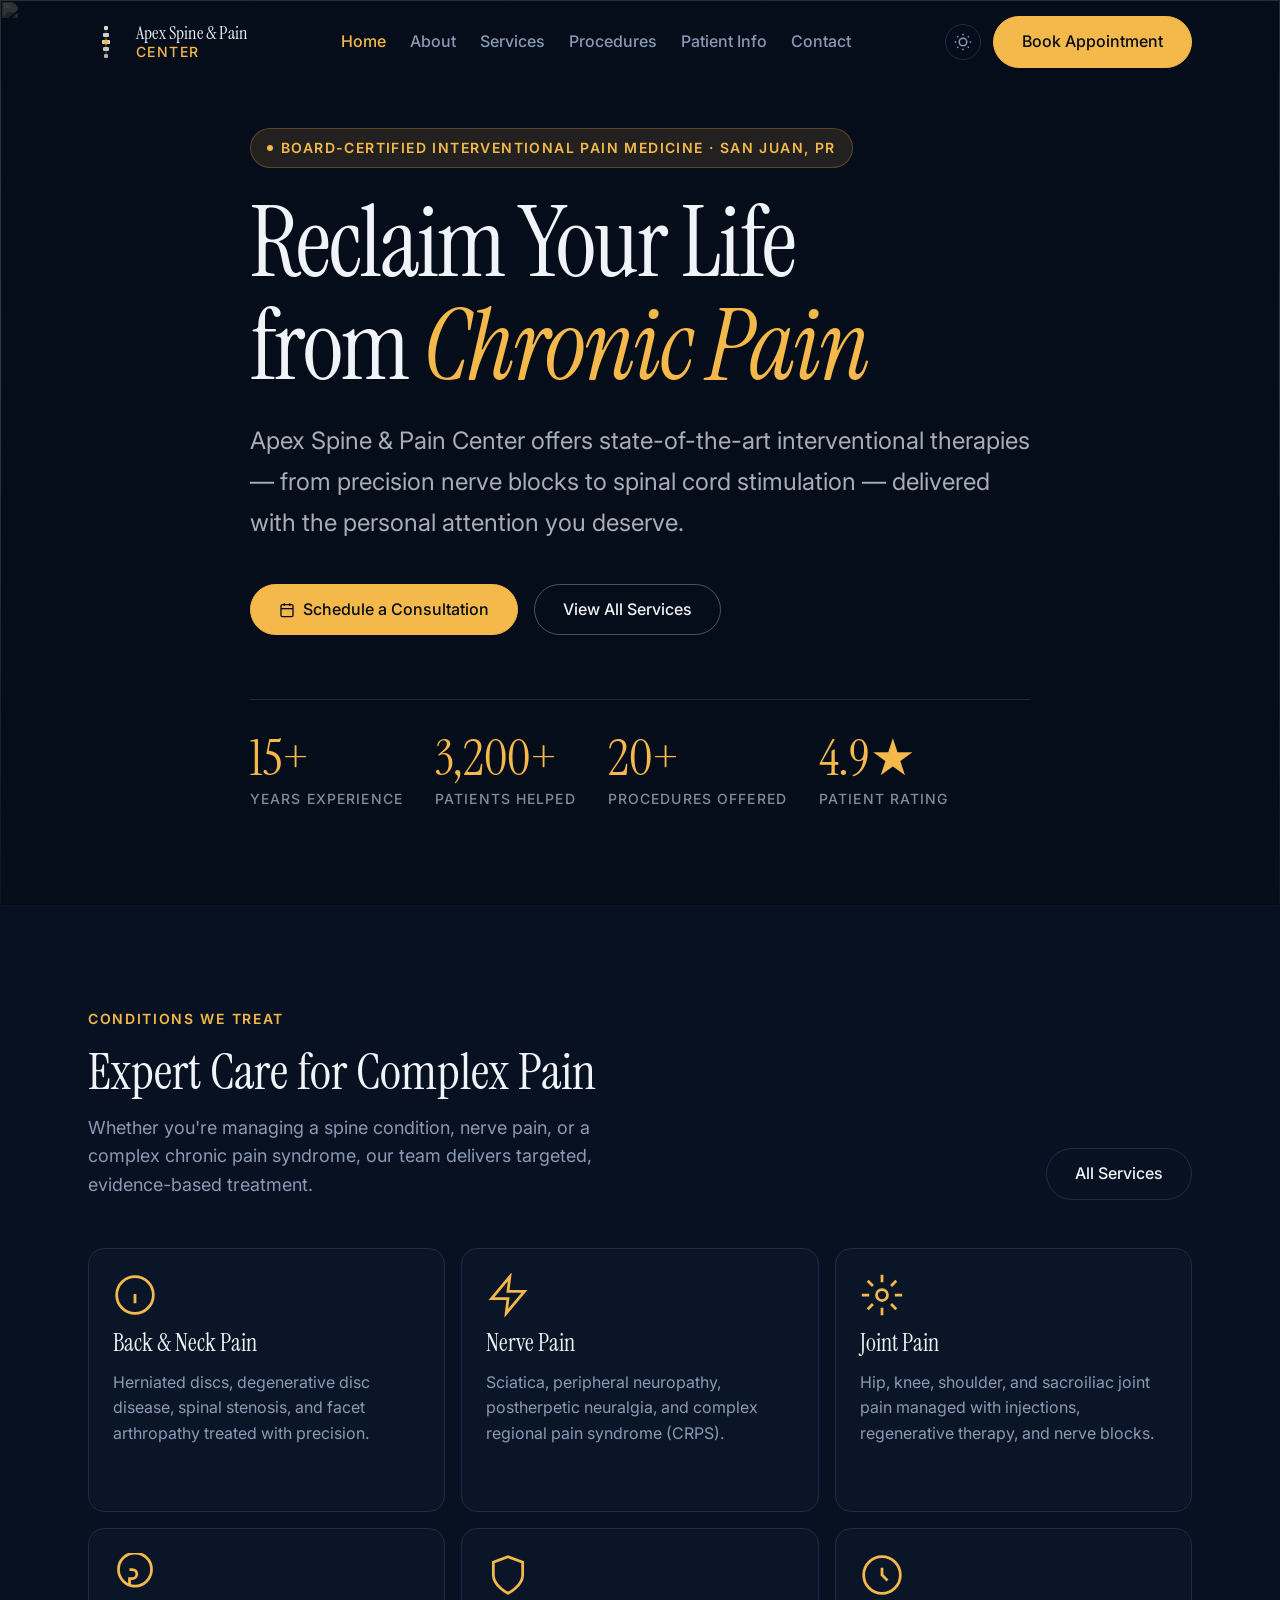
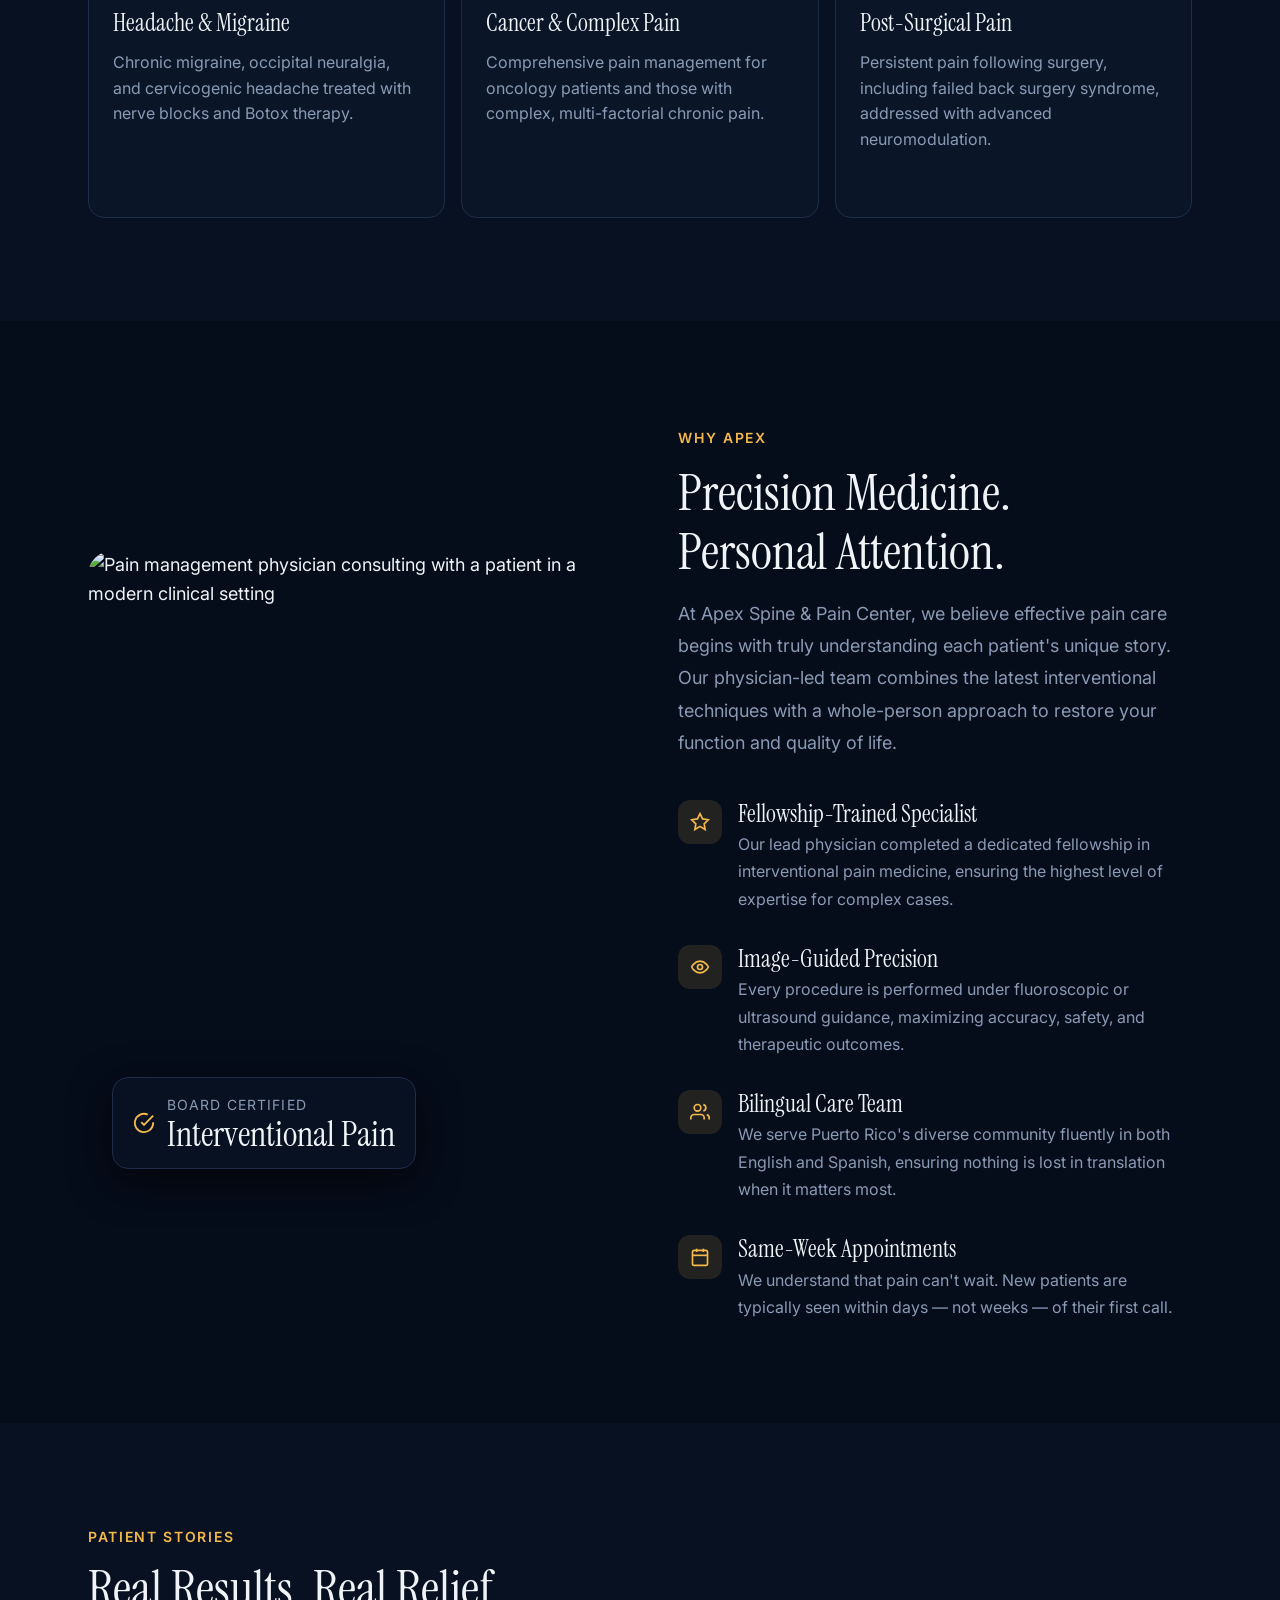
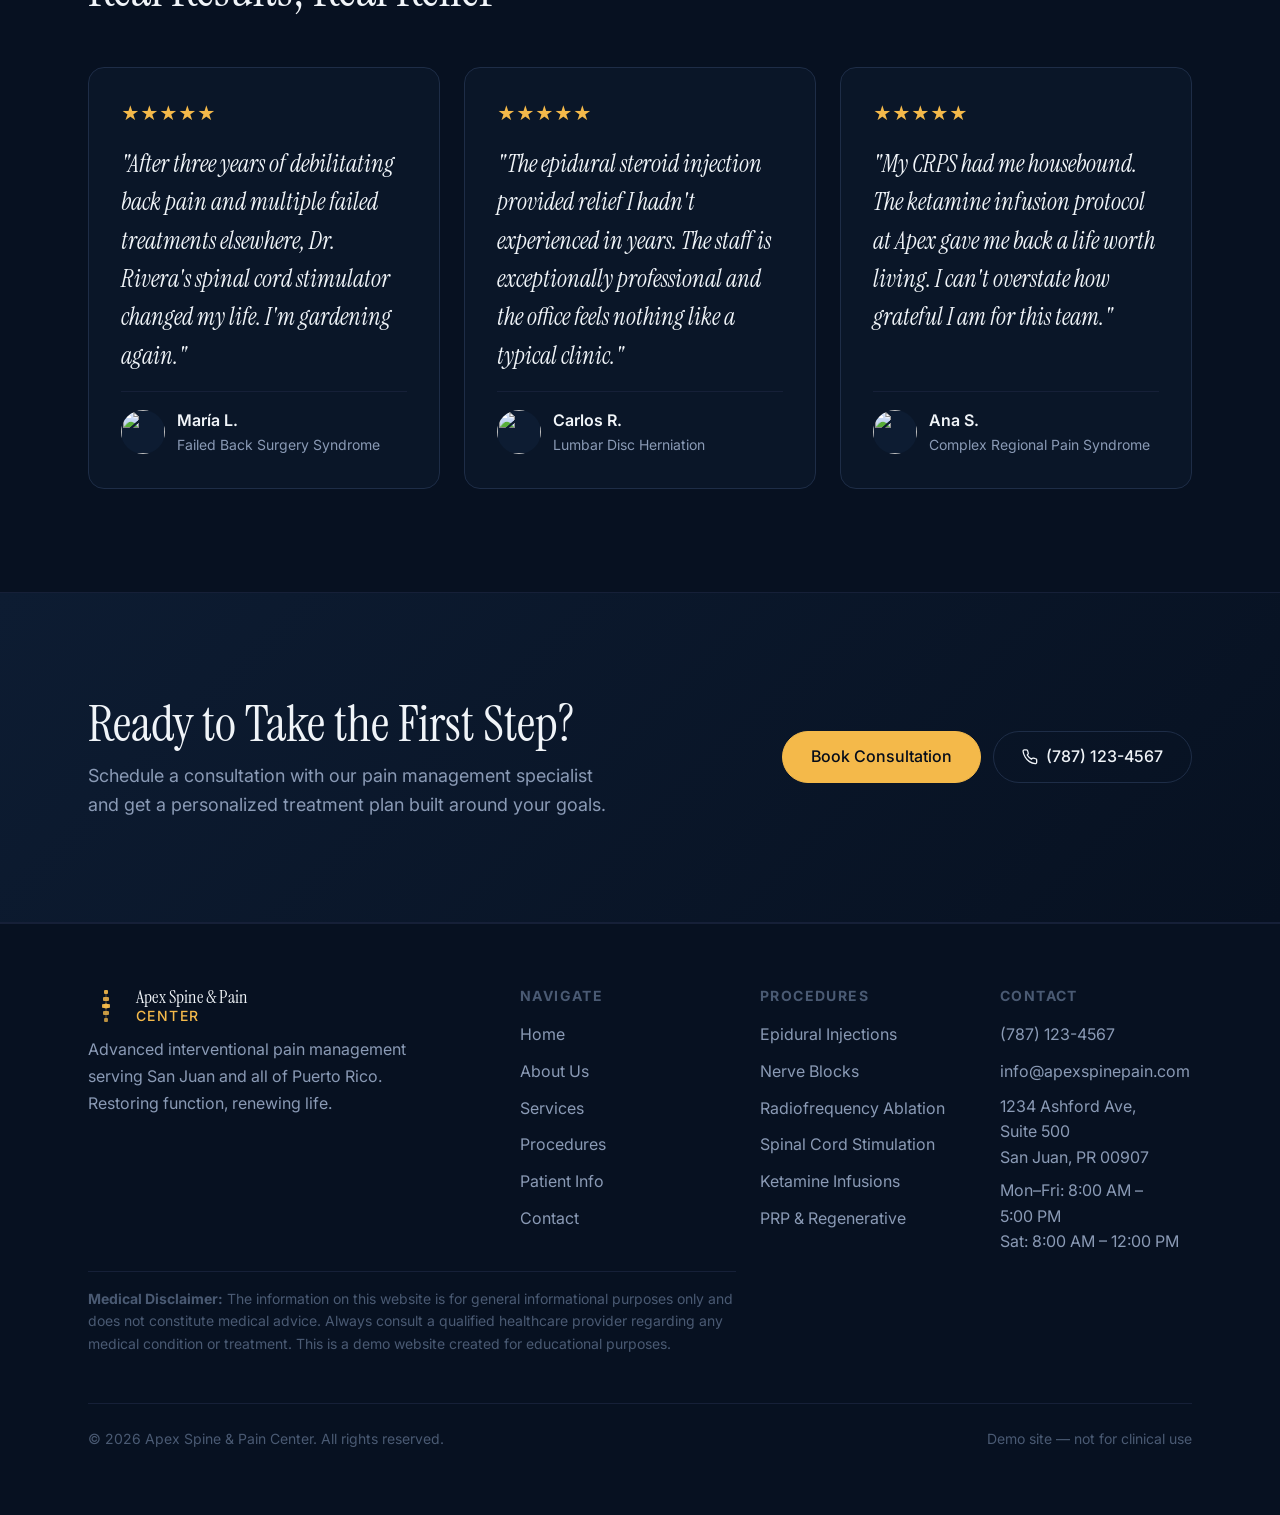
==== commit 4b3e7062: "fix: replace all appointments.html links with contact.html in index.html" ====
--- a/index.html
+++ b/index.html
@@ -25,15 +25,12 @@
     <a href="./index.html" class="nav-logo" aria-label="Apex Spine & Pain Center — Home">
       <div class="nav-logo-mark">
         <svg viewBox="0 0 36 36" fill="none" xmlns="http://www.w3.org/2000/svg" aria-hidden="true">
-          <!-- Stylized spine column mark -->
           <rect x="16" y="2" width="4" height="4" rx="1" fill="currentColor" opacity="0.9"/>
           <rect x="15" y="9" width="6" height="4" rx="1" fill="currentColor" opacity="0.85"/>
           <rect x="14" y="16" width="8" height="4" rx="1" fill="currentColor" opacity="0.9"/>
           <rect x="15" y="23" width="6" height="4" rx="1" fill="currentColor" opacity="0.8"/>
           <rect x="16" y="30" width="4" height="4" rx="1" fill="currentColor" opacity="0.7"/>
-          <!-- Connecting line -->
           <rect x="17.5" y="2" width="1" height="32" rx="0.5" fill="var(--color-primary)" opacity="0.4"/>
-          <!-- Gold accent dot -->
           <circle cx="18" cy="18" r="2.5" fill="var(--color-primary)"/>
         </svg>
       </div>
@@ -49,6 +46,7 @@
         <li><a href="./index.html" class="active">Home</a></li>
         <li><a href="./about.html">About</a></li>
         <li><a href="./services.html">Services</a></li>
+        <li><a href="./procedures.html">Procedures</a></li>
         <li><a href="./patient-info.html">Patient Info</a></li>
         <li><a href="./contact.html">Contact</a></li>
       </ul>
@@ -61,7 +59,7 @@
           <path d="M21 12.79A9 9 0 1 1 11.21 3 7 7 0 0 0 21 12.79z"/>
         </svg>
       </button>
-      <a href="./appointments.html" class="btn btn-primary">Book Appointment</a>
+      <a href="./contact.html" class="btn btn-primary">Book Appointment</a>
     </div>
 
     <!-- Mobile Toggle -->
@@ -76,9 +74,10 @@
     <a href="./index.html">Home</a>
     <a href="./about.html">About</a>
     <a href="./services.html">Services</a>
+    <a href="./procedures.html">Procedures</a>
     <a href="./patient-info.html">Patient Info</a>
     <a href="./contact.html">Contact</a>
-    <a href="./appointments.html" class="btn btn-primary">Book Appointment</a>
+    <a href="./contact.html" class="btn btn-primary">Book Appointment</a>
   </nav>
 </header>
 
@@ -117,7 +116,7 @@
     </p>
 
     <div class="hero-actions">
-      <a href="./appointments.html" class="btn btn-primary">
+      <a href="./contact.html" class="btn btn-primary">
         <svg width="16" height="16" viewBox="0 0 24 24" fill="none" stroke="currentColor" stroke-width="2" aria-hidden="true"><rect x="3" y="4" width="18" height="18" rx="2"/><line x1="16" y1="2" x2="16" y2="6"/><line x1="8" y1="2" x2="8" y2="6"/><line x1="3" y1="10" x2="21" y2="10"/></svg>
         Schedule a Consultation
       </a>
@@ -378,7 +377,7 @@
         <p>Schedule a consultation with our pain management specialist and get a personalized treatment plan built around your goals.</p>
       </div>
       <div class="cta-actions">
-        <a href="./appointments.html" class="btn btn-primary">Book Consultation</a>
+        <a href="./contact.html" class="btn btn-primary">Book Consultation</a>
         <a href="tel:+17871234567" class="btn btn-outline">
           <svg width="16" height="16" viewBox="0 0 24 24" fill="none" stroke="currentColor" stroke-width="2" aria-hidden="true"><path d="M22 16.92v3a2 2 0 0 1-2.18 2 19.79 19.79 0 0 1-8.63-3.07A19.5 19.5 0 0 1 4.69 12a19.79 19.79 0 0 1-3.07-8.67A2 2 0 0 1 3.6 1.27h3a2 2 0 0 1 2 1.72c.127.96.361 1.903.7 2.81a2 2 0 0 1-.45 2.11L7.91 8.96a16 16 0 0 0 6.29 6.29l.95-.95a2 2 0 0 1 2.11-.45c.907.339 1.85.573 2.81.7A2 2 0 0 1 22 16.92z"/></svg>
           (787) 123-4567
@@ -424,21 +423,21 @@
           <li><a href="./index.html">Home</a></li>
           <li><a href="./about.html">About Us</a></li>
           <li><a href="./services.html">Services</a></li>
+          <li><a href="./procedures.html">Procedures</a></li>
           <li><a href="./patient-info.html">Patient Info</a></li>
-          <li><a href="./appointments.html">Appointments</a></li>
           <li><a href="./contact.html">Contact</a></li>
         </ul>
       </div>
 
       <div class="footer-col">
-        <h4>Services</h4>
+        <h4>Procedures</h4>
         <ul>
-          <li><a href="./services.html#epidurals">Epidural Injections</a></li>
-          <li><a href="./services.html#nerve-blocks">Nerve Blocks</a></li>
-          <li><a href="./services.html#rfa">Radiofrequency Ablation</a></li>
-          <li><a href="./services.html#scs">Spinal Cord Stimulation</a></li>
-          <li><a href="./services.html#ketamine">Ketamine Infusions</a></li>
-          <li><a href="./services.html#prp">PRP &amp; Regenerative</a></li>
+          <li><a href="./procedures.html#epidurals">Epidural Injections</a></li>
+          <li><a href="./procedures.html#nerve-blocks">Nerve Blocks</a></li>
+          <li><a href="./procedures.html#rfa">Radiofrequency Ablation</a></li>
+          <li><a href="./procedures.html#scs">Spinal Cord Stimulation</a></li>
+          <li><a href="./procedures.html#ketamine">Ketamine Infusions</a></li>
+          <li><a href="./procedures.html#prp">PRP &amp; Regenerative</a></li>
         </ul>
       </div>
 
@@ -465,14 +464,10 @@
   </div>
 </footer>
 
-<!-- ════════════════════════════════════════
-     JAVASCRIPT
-════════════════════════════════════════ -->
 <script>
 (function() {
   'use strict';
 
-  // ── Theme Toggle ──
   const html = document.documentElement;
   const toggleBtn = document.querySelector('[data-theme-toggle]');
   let currentTheme = html.getAttribute('data-theme') || (matchMedia('(prefers-color-scheme: dark)').matches ? 'dark' : 'light');
@@ -491,7 +486,6 @@
   setTheme(currentTheme);
   if (toggleBtn) toggleBtn.addEventListener('click', () => setTheme(currentTheme === 'dark' ? 'light' : 'dark'));
 
-  // ── Sticky Nav ──
   const nav = document.getElementById('site-nav');
   function handleScroll() {
     if (window.scrollY > 40) nav.classList.add('scrolled');
@@ -500,7 +494,6 @@
   window.addEventListener('scroll', handleScroll, { passive: true });
   handleScroll();
 
-  // ── Mobile Menu ──
   const mobileToggle = document.querySelector('.nav-mobile-toggle');
   const mobileMenu = document.getElementById('mobile-menu');
   if (mobileToggle && mobileMenu) {
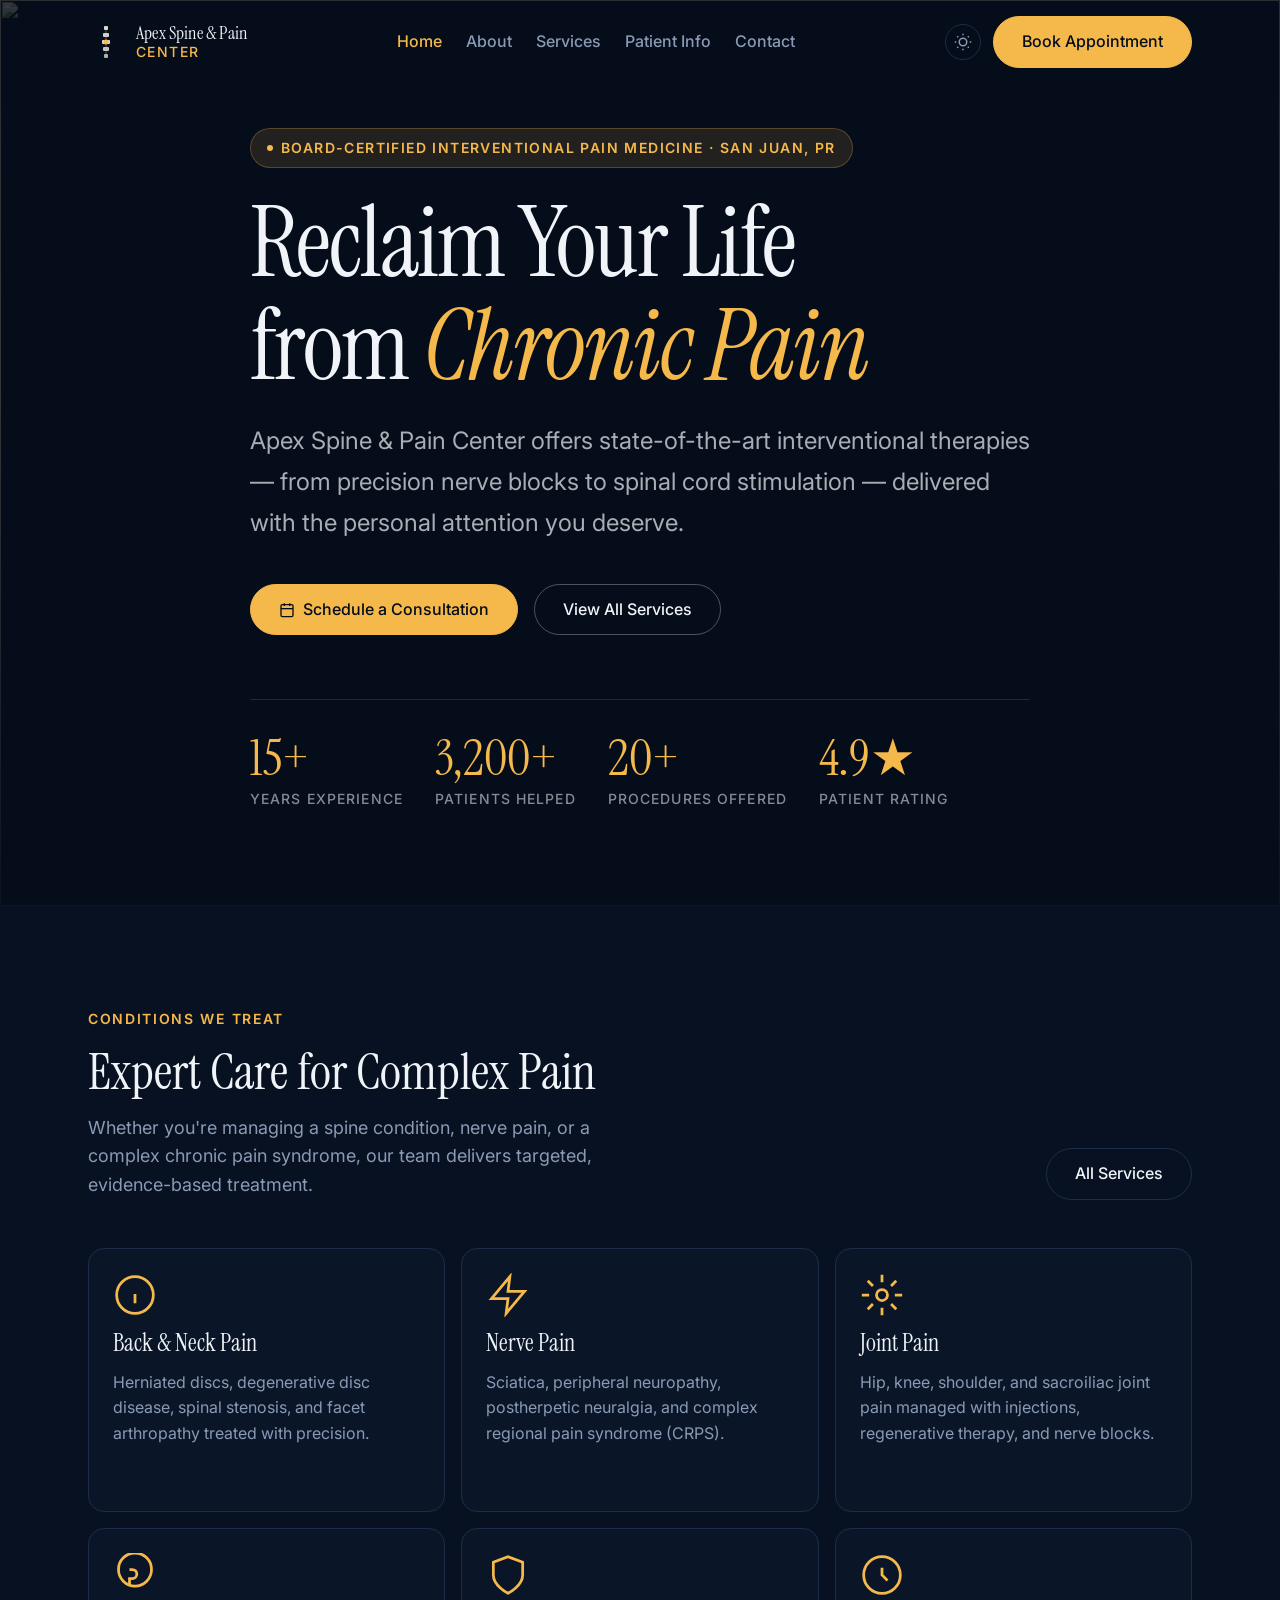
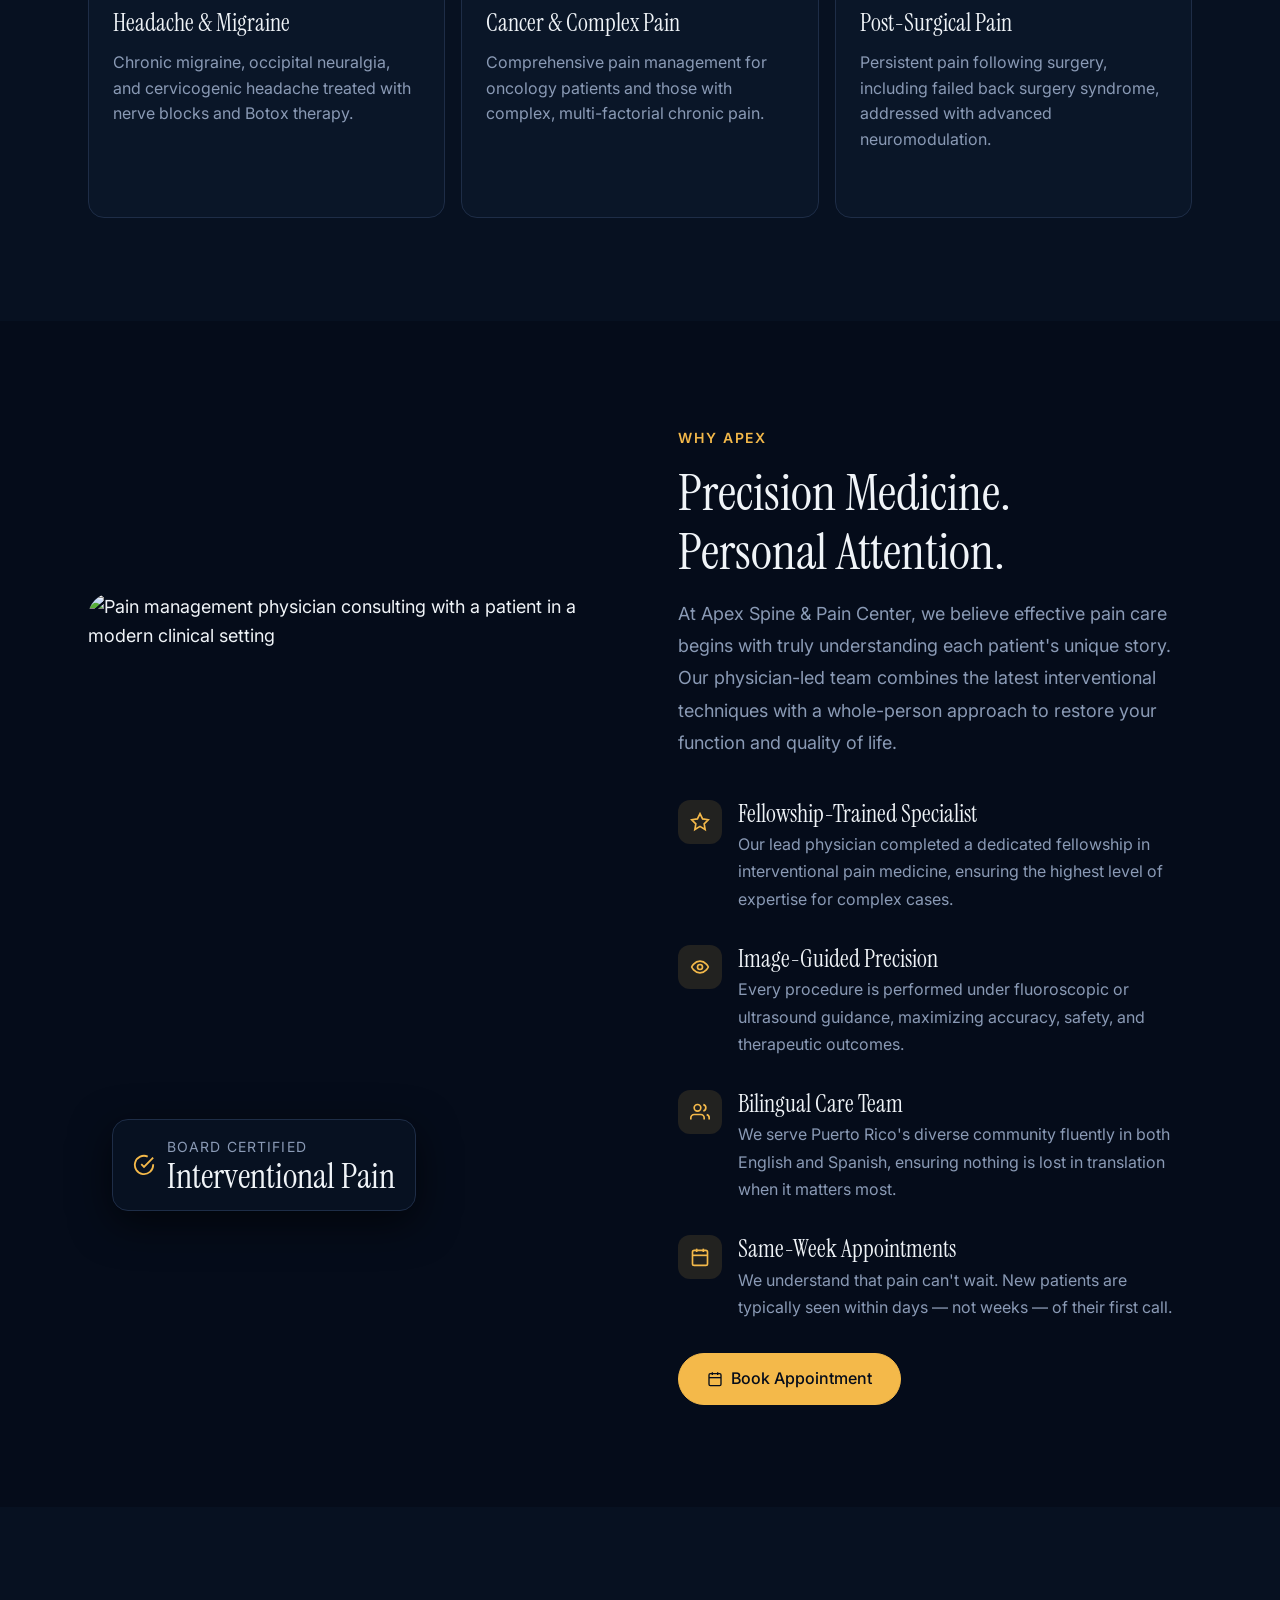
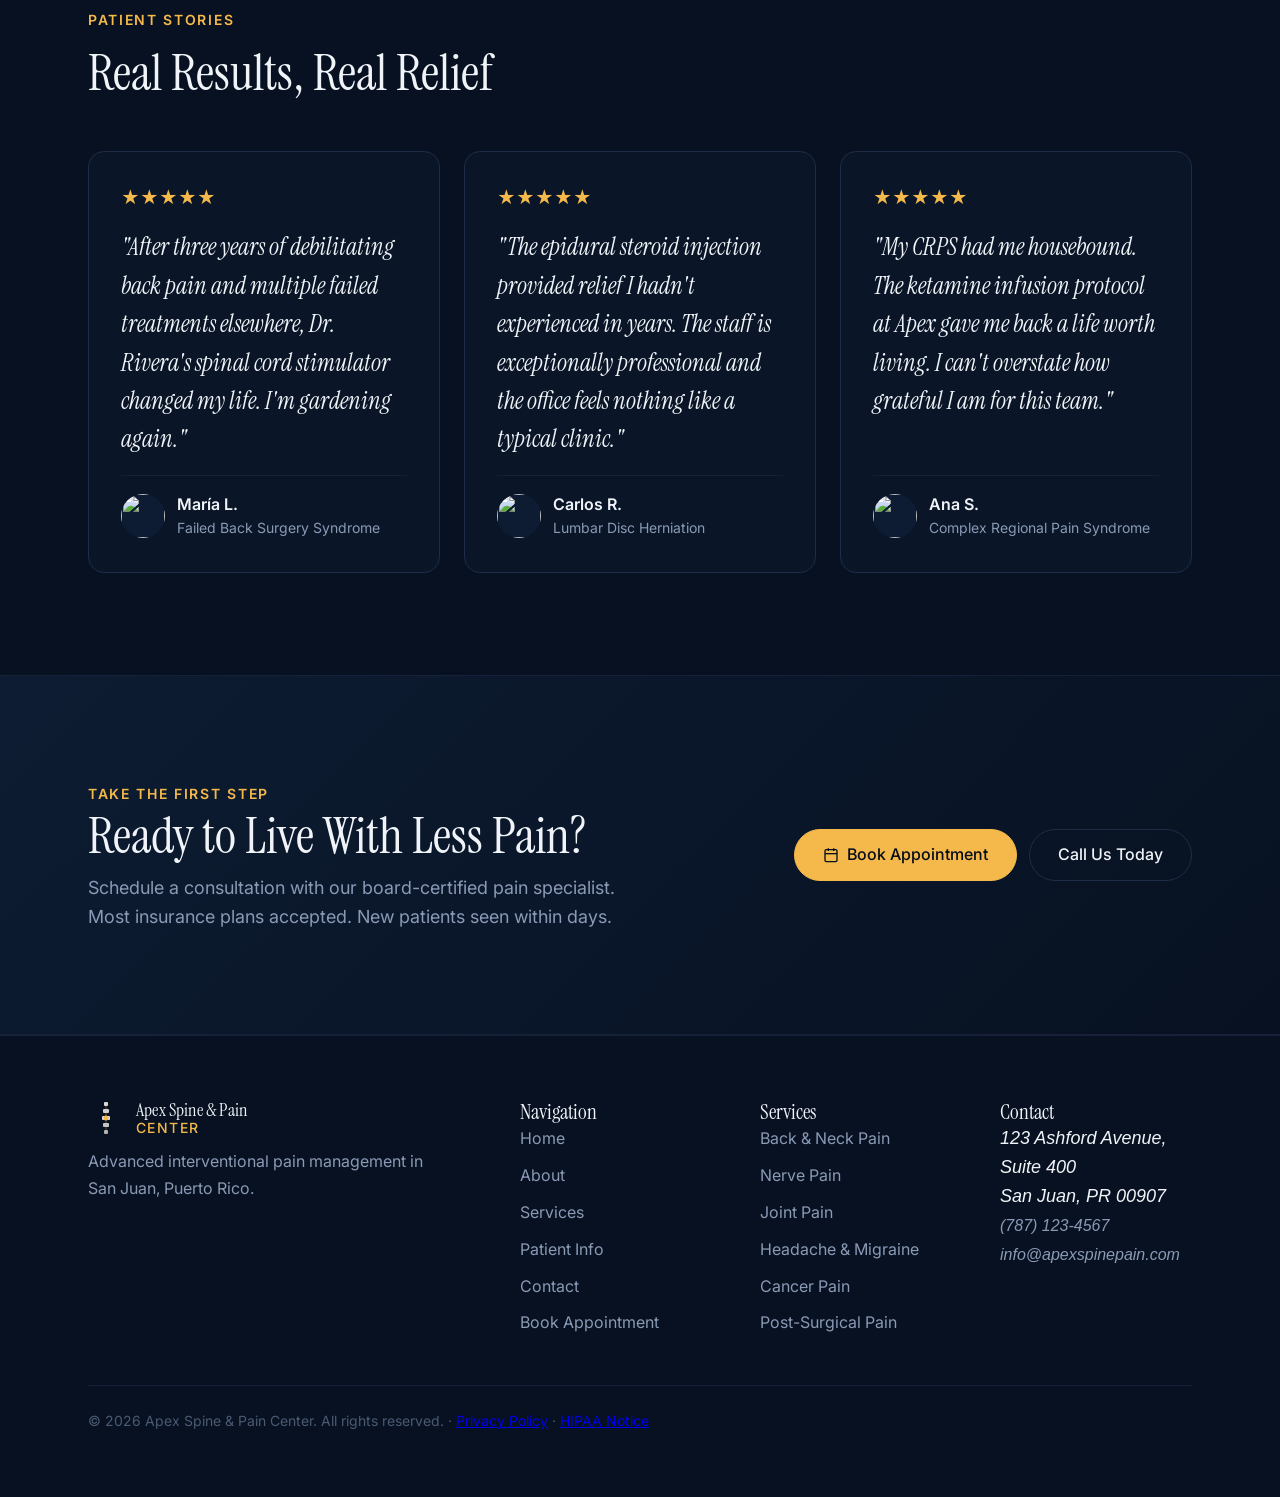
==== commit b848532a: "fix(nav/cta): remove procedures.html link, point Book Appointment to appointments.html" ====
--- a/index.html
+++ b/index.html
@@ -46,7 +46,6 @@
         <li><a href="./index.html" class="active">Home</a></li>
         <li><a href="./about.html">About</a></li>
         <li><a href="./services.html">Services</a></li>
-        <li><a href="./procedures.html">Procedures</a></li>
         <li><a href="./patient-info.html">Patient Info</a></li>
         <li><a href="./contact.html">Contact</a></li>
       </ul>
@@ -59,7 +58,7 @@
           <path d="M21 12.79A9 9 0 1 1 11.21 3 7 7 0 0 0 21 12.79z"/>
         </svg>
       </button>
-      <a href="./contact.html" class="btn btn-primary">Book Appointment</a>
+      <a href="./appointments.html" class="btn btn-primary">Book Appointment</a>
     </div>
 
     <!-- Mobile Toggle -->
@@ -74,10 +73,9 @@
     <a href="./index.html">Home</a>
     <a href="./about.html">About</a>
     <a href="./services.html">Services</a>
-    <a href="./procedures.html">Procedures</a>
     <a href="./patient-info.html">Patient Info</a>
     <a href="./contact.html">Contact</a>
-    <a href="./contact.html" class="btn btn-primary">Book Appointment</a>
+    <a href="./appointments.html" class="btn btn-primary">Book Appointment</a>
   </nav>
 </header>
 
@@ -116,7 +114,7 @@
     </p>
 
     <div class="hero-actions">
-      <a href="./contact.html" class="btn btn-primary">
+      <a href="./appointments.html" class="btn btn-primary">
         <svg width="16" height="16" viewBox="0 0 24 24" fill="none" stroke="currentColor" stroke-width="2" aria-hidden="true"><rect x="3" y="4" width="18" height="18" rx="2"/><line x1="16" y1="2" x2="16" y2="6"/><line x1="8" y1="2" x2="8" y2="6"/><line x1="3" y1="10" x2="21" y2="10"/></svg>
         Schedule a Consultation
       </a>
@@ -292,6 +290,11 @@
             </div>
           </div>
         </div>
+
+        <a href="./appointments.html" class="btn btn-primary" style="margin-top:var(--space-8);display:inline-flex;align-items:center;gap:var(--space-2);">
+          <svg width="16" height="16" viewBox="0 0 24 24" fill="none" stroke="currentColor" stroke-width="2" aria-hidden="true"><rect x="3" y="4" width="18" height="18" rx="2"/><line x1="16" y1="2" x2="16" y2="6"/><line x1="8" y1="2" x2="8" y2="6"/><line x1="3" y1="10" x2="21" y2="10"/></svg>
+          Book Appointment
+        </a>
       </div>
 
     </div>
@@ -373,15 +376,16 @@
   <div class="container">
     <div class="cta-inner">
       <div class="cta-text">
-        <h2 id="cta-heading">Ready to Take the First Step?</h2>
-        <p>Schedule a consultation with our pain management specialist and get a personalized treatment plan built around your goals.</p>
+        <span class="section-label" style="color:var(--color-primary);">Take the First Step</span>
+        <h2 class="section-heading" id="cta-heading" style="color:var(--color-text);">Ready to Live With Less Pain?</h2>
+        <p style="color:var(--color-text-muted);max-width:52ch;">Schedule a consultation with our board-certified pain specialist. Most insurance plans accepted. New patients seen within days.</p>
       </div>
       <div class="cta-actions">
-        <a href="./contact.html" class="btn btn-primary">Book Consultation</a>
-        <a href="tel:+17871234567" class="btn btn-outline">
-          <svg width="16" height="16" viewBox="0 0 24 24" fill="none" stroke="currentColor" stroke-width="2" aria-hidden="true"><path d="M22 16.92v3a2 2 0 0 1-2.18 2 19.79 19.79 0 0 1-8.63-3.07A19.5 19.5 0 0 1 4.69 12a19.79 19.79 0 0 1-3.07-8.67A2 2 0 0 1 3.6 1.27h3a2 2 0 0 1 2 1.72c.127.96.361 1.903.7 2.81a2 2 0 0 1-.45 2.11L7.91 8.96a16 16 0 0 0 6.29 6.29l.95-.95a2 2 0 0 1 2.11-.45c.907.339 1.85.573 2.81.7A2 2 0 0 1 22 16.92z"/></svg>
-          (787) 123-4567
+        <a href="./appointments.html" class="btn btn-primary">
+          <svg width="16" height="16" viewBox="0 0 24 24" fill="none" stroke="currentColor" stroke-width="2" aria-hidden="true"><rect x="3" y="4" width="18" height="18" rx="2"/><line x1="16" y1="2" x2="16" y2="6"/><line x1="8" y1="2" x2="8" y2="6"/><line x1="3" y1="10" x2="21" y2="10"/></svg>
+          Book Appointment
         </a>
+        <a href="./contact.html" class="btn btn-outline">Call Us Today</a>
       </div>
     </div>
   </div>
@@ -397,8 +401,8 @@
     <div class="footer-grid">
 
       <div class="footer-brand">
-        <a href="./index.html" class="nav-logo" style="margin-bottom:var(--space-3);" aria-label="Apex Spine & Pain Center">
-          <div class="nav-logo-mark" style="color:var(--color-primary);">
+        <a href="./index.html" class="nav-logo" aria-label="Apex Spine & Pain Center — Home">
+          <div class="nav-logo-mark">
             <svg viewBox="0 0 36 36" fill="none" xmlns="http://www.w3.org/2000/svg" aria-hidden="true">
               <rect x="16" y="2" width="4" height="4" rx="1" fill="currentColor" opacity="0.9"/>
               <rect x="15" y="9" width="6" height="4" rx="1" fill="currentColor" opacity="0.85"/>
@@ -414,96 +418,84 @@
             <span class="nav-logo-sub">Center</span>
           </div>
         </a>
-        <p>Advanced interventional pain management serving San Juan and all of Puerto Rico. Restoring function, renewing life.</p>
+        <p class="footer-tagline">Advanced interventional pain management in San Juan, Puerto Rico.</p>
       </div>
 
       <div class="footer-col">
-        <h4>Navigate</h4>
-        <ul>
+        <h3 class="footer-col-heading">Navigation</h3>
+        <ul class="footer-links">
           <li><a href="./index.html">Home</a></li>
-          <li><a href="./about.html">About Us</a></li>
+          <li><a href="./about.html">About</a></li>
           <li><a href="./services.html">Services</a></li>
-          <li><a href="./procedures.html">Procedures</a></li>
           <li><a href="./patient-info.html">Patient Info</a></li>
           <li><a href="./contact.html">Contact</a></li>
+          <li><a href="./appointments.html">Book Appointment</a></li>
         </ul>
       </div>
 
       <div class="footer-col">
-        <h4>Procedures</h4>
-        <ul>
-          <li><a href="./procedures.html#epidurals">Epidural Injections</a></li>
-          <li><a href="./procedures.html#nerve-blocks">Nerve Blocks</a></li>
-          <li><a href="./procedures.html#rfa">Radiofrequency Ablation</a></li>
-          <li><a href="./procedures.html#scs">Spinal Cord Stimulation</a></li>
-          <li><a href="./procedures.html#ketamine">Ketamine Infusions</a></li>
-          <li><a href="./procedures.html#prp">PRP &amp; Regenerative</a></li>
+        <h3 class="footer-col-heading">Services</h3>
+        <ul class="footer-links">
+          <li><a href="./services.html#back-pain">Back &amp; Neck Pain</a></li>
+          <li><a href="./services.html#nerve-pain">Nerve Pain</a></li>
+          <li><a href="./services.html#joint-pain">Joint Pain</a></li>
+          <li><a href="./services.html#headache">Headache &amp; Migraine</a></li>
+          <li><a href="./services.html#cancer-pain">Cancer Pain</a></li>
+          <li><a href="./services.html#post-surgical">Post-Surgical Pain</a></li>
         </ul>
       </div>
 
       <div class="footer-col">
-        <h4>Contact</h4>
-        <ul>
-          <li><a href="tel:+17871234567">(787) 123-4567</a></li>
-          <li><a href="mailto:info@apexspinepain.com">info@apexspinepain.com</a></li>
-          <li style="color:var(--color-text-muted);font-size:var(--text-sm);">1234 Ashford Ave, Suite 500<br>San Juan, PR 00907</li>
-          <li style="color:var(--color-text-muted);font-size:var(--text-sm);">Mon–Fri: 8:00 AM – 5:00 PM<br>Sat: 8:00 AM – 12:00 PM</li>
-        </ul>
-      </div>
-
-    </div>
-
-    <p class="footer-disclaimer">
-      <strong>Medical Disclaimer:</strong> The information on this website is for general informational purposes only and does not constitute medical advice. Always consult a qualified healthcare provider regarding any medical condition or treatment. This is a demo website created for educational purposes.
-    </p>
+        <h3 class="footer-col-heading">Contact</h3>
+        <address class="footer-address">
+          <p>123 Ashford Avenue, Suite 400<br>San Juan, PR 00907</p>
+          <p><a href="tel:+17871234567">(787) 123-4567</a></p>
+          <p><a href="mailto:info@apexspinepain.com">info@apexspinepain.com</a></p>
+        </address>
+      </div>
+
+    </div>
 
     <div class="footer-bottom">
-      <p>&copy; 2026 Apex Spine &amp; Pain Center. All rights reserved.</p>
-      <p style="color:var(--color-text-faint);">Demo site — not for clinical use</p>
+      <p class="footer-legal">&copy; 2026 Apex Spine &amp; Pain Center. All rights reserved. · <a href="#">Privacy Policy</a> · <a href="#">HIPAA Notice</a></p>
     </div>
   </div>
 </footer>
 
 <script>
-(function() {
-  'use strict';
-
-  const html = document.documentElement;
-  const toggleBtn = document.querySelector('[data-theme-toggle]');
-  let currentTheme = html.getAttribute('data-theme') || (matchMedia('(prefers-color-scheme: dark)').matches ? 'dark' : 'light');
-
-  function setTheme(theme) {
-    currentTheme = theme;
-    html.setAttribute('data-theme', theme);
-    if (toggleBtn) {
-      toggleBtn.setAttribute('aria-label', 'Switch to ' + (theme === 'dark' ? 'light' : 'dark') + ' mode');
-      toggleBtn.innerHTML = theme === 'dark'
-        ? '<svg width="18" height="18" viewBox="0 0 24 24" fill="none" stroke="currentColor" stroke-width="2" aria-hidden="true"><circle cx="12" cy="12" r="5"/><path d="M12 1v2M12 21v2M4.22 4.22l1.42 1.42M18.36 18.36l1.42 1.42M1 12h2M21 12h2M4.22 19.78l1.42-1.42M18.36 5.64l1.42-1.42"/></svg>'
-        : '<svg width="18" height="18" viewBox="0 0 24 24" fill="none" stroke="currentColor" stroke-width="2" aria-hidden="true"><path d="M21 12.79A9 9 0 1 1 11.21 3 7 7 0 0 0 21 12.79z"/></svg>';
-    }
+(function(){
+  const t = document.querySelector('[data-theme-toggle]');
+  const r = document.documentElement;
+  let d = r.getAttribute('data-theme') || (matchMedia('(prefers-color-scheme:dark)').matches ? 'dark' : 'light');
+  r.setAttribute('data-theme', d);
+  function updateIcon() {
+    if (!t) return;
+    t.setAttribute('aria-label', 'Switch to ' + (d === 'dark' ? 'light' : 'dark') + ' mode');
+    t.innerHTML = d === 'dark'
+      ? '<svg width="18" height="18" viewBox="0 0 24 24" fill="none" stroke="currentColor" stroke-width="2" aria-hidden="true"><circle cx="12" cy="12" r="5"/><path d="M12 1v2M12 21v2M4.22 4.22l1.42 1.42M18.36 18.36l1.42 1.42M1 12h2M21 12h2M4.22 19.78l1.42-1.42M18.36 5.64l1.42-1.42"/></svg>'
+      : '<svg width="18" height="18" viewBox="0 0 24 24" fill="none" stroke="currentColor" stroke-width="2" aria-hidden="true"><path d="M21 12.79A9 9 0 1 1 11.21 3 7 7 0 0 0 21 12.79z"/></svg>';
   }
-
-  setTheme(currentTheme);
-  if (toggleBtn) toggleBtn.addEventListener('click', () => setTheme(currentTheme === 'dark' ? 'light' : 'dark'));
-
-  const nav = document.getElementById('site-nav');
-  function handleScroll() {
-    if (window.scrollY > 40) nav.classList.add('scrolled');
-    else nav.classList.remove('scrolled');
-  }
-  window.addEventListener('scroll', handleScroll, { passive: true });
-  handleScroll();
-
+  updateIcon();
+  t && t.addEventListener('click', () => {
+    d = d === 'dark' ? 'light' : 'dark';
+    r.setAttribute('data-theme', d);
+    updateIcon();
+  });
+
+  // Mobile menu toggle
   const mobileToggle = document.querySelector('.nav-mobile-toggle');
   const mobileMenu = document.getElementById('mobile-menu');
-  if (mobileToggle && mobileMenu) {
-    mobileToggle.addEventListener('click', () => {
-      const isOpen = mobileMenu.classList.toggle('open');
-      mobileToggle.setAttribute('aria-expanded', isOpen);
-      mobileToggle.setAttribute('aria-label', isOpen ? 'Close menu' : 'Open menu');
-    });
-  }
-
+  mobileToggle && mobileToggle.addEventListener('click', () => {
+    const isOpen = mobileMenu.classList.toggle('is-open');
+    mobileToggle.setAttribute('aria-expanded', isOpen);
+    mobileToggle.setAttribute('aria-label', isOpen ? 'Close menu' : 'Open menu');
+  });
+
+  // Sticky nav shadow on scroll
+  const nav = document.getElementById('site-nav');
+  window.addEventListener('scroll', () => {
+    nav.classList.toggle('scrolled', window.scrollY > 20);
+  }, { passive: true });
 })();
 </script>
 
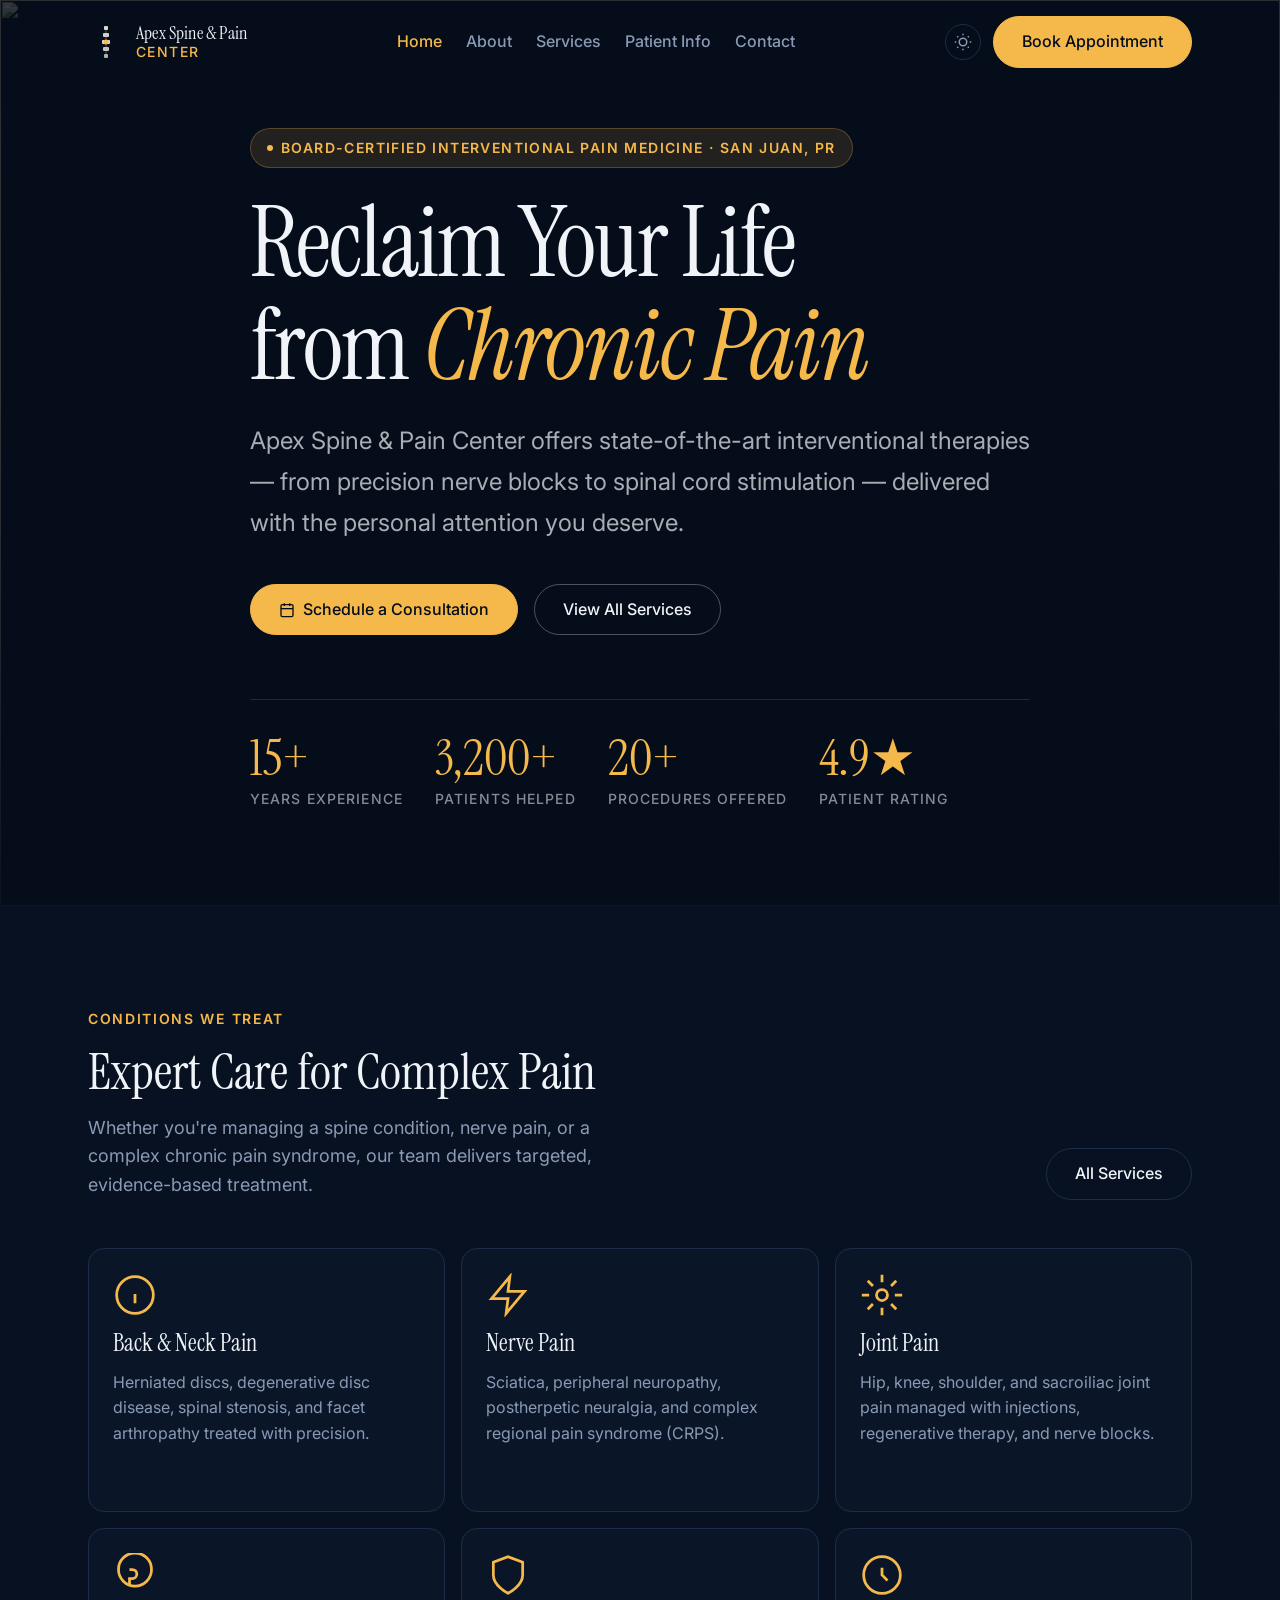
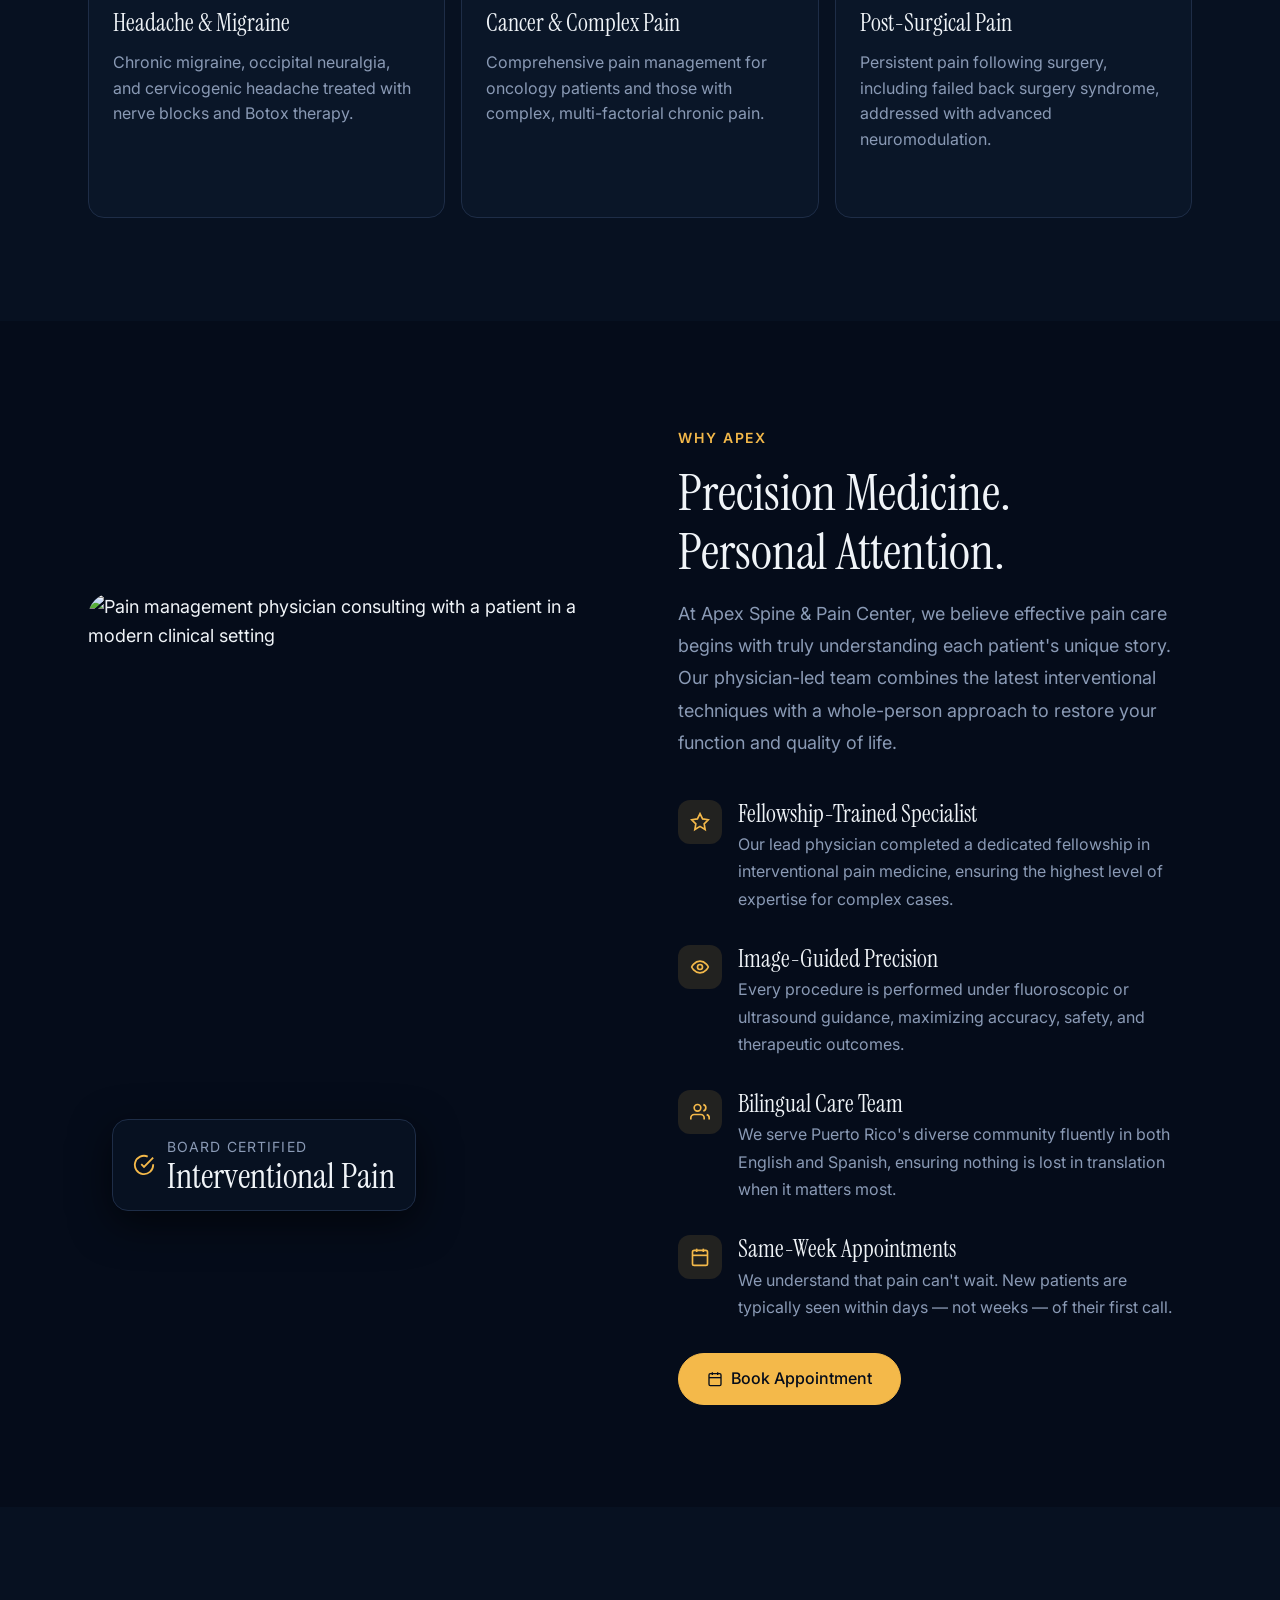
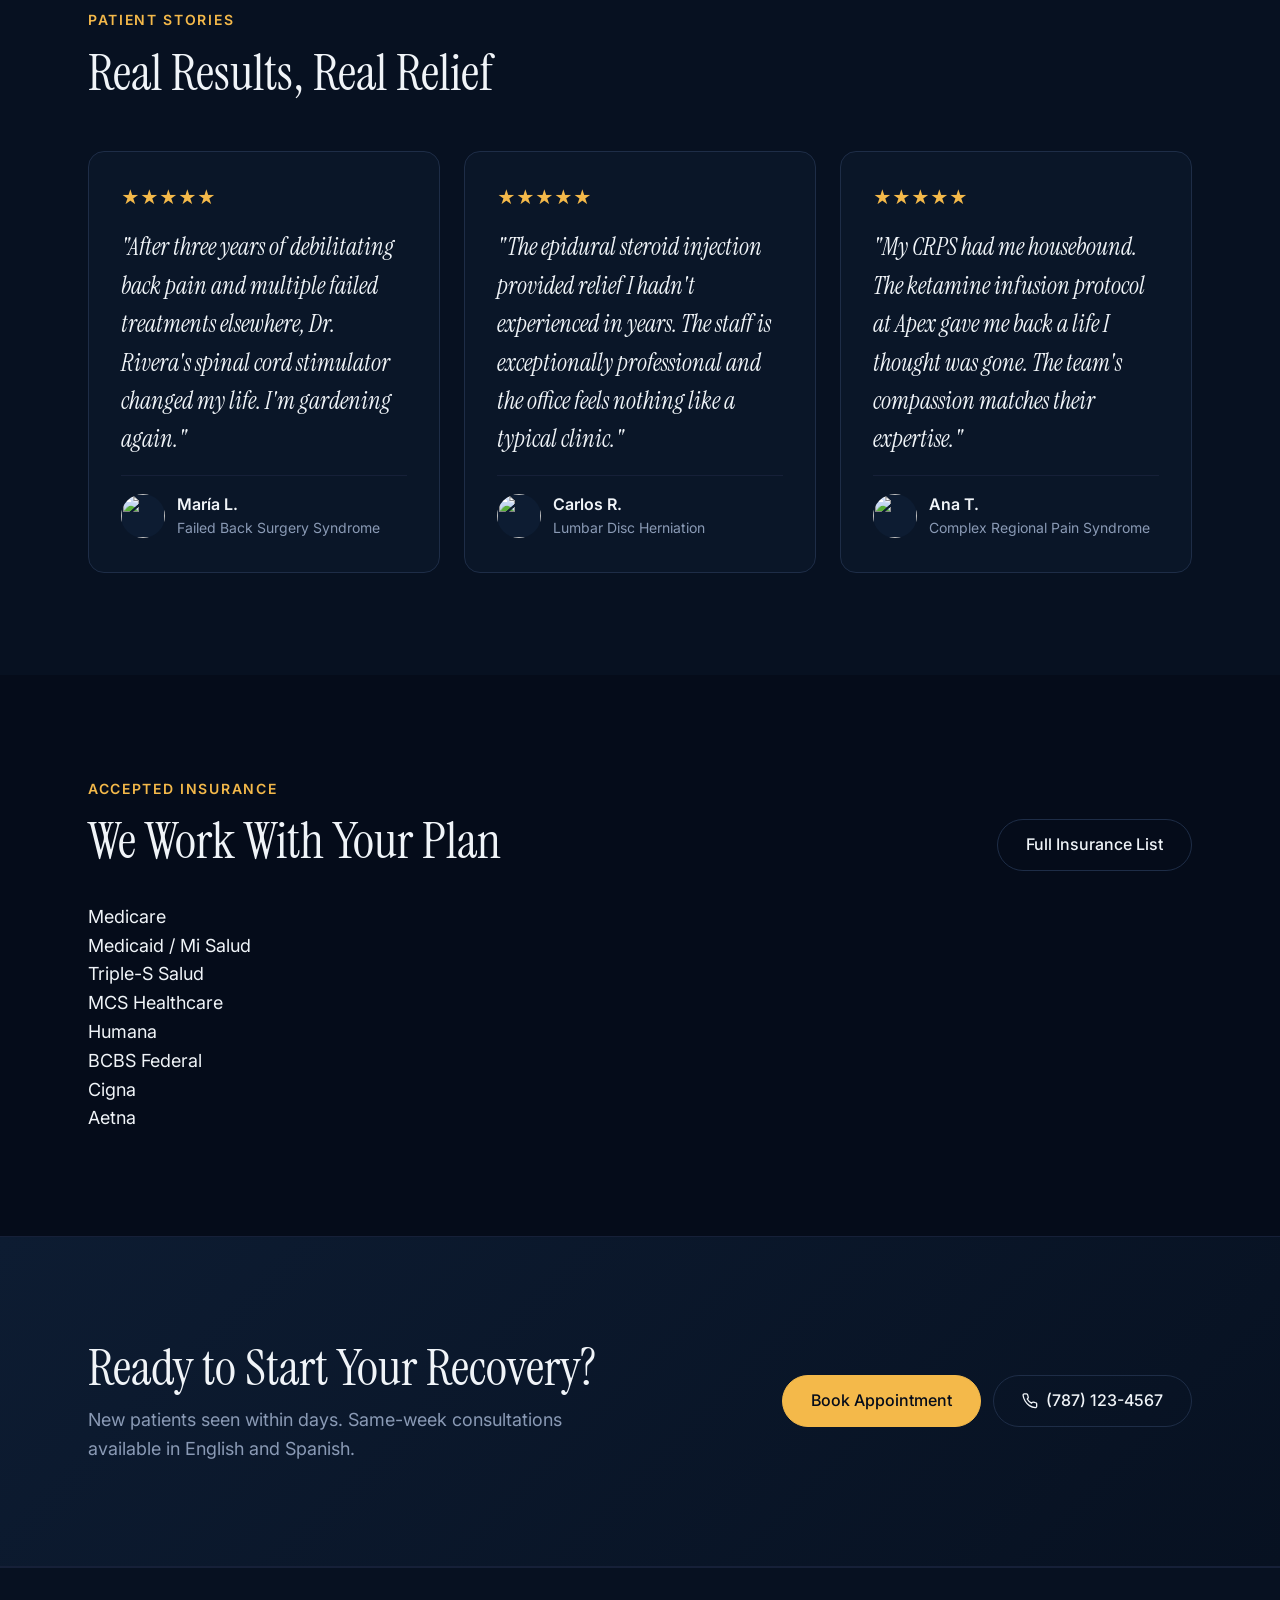
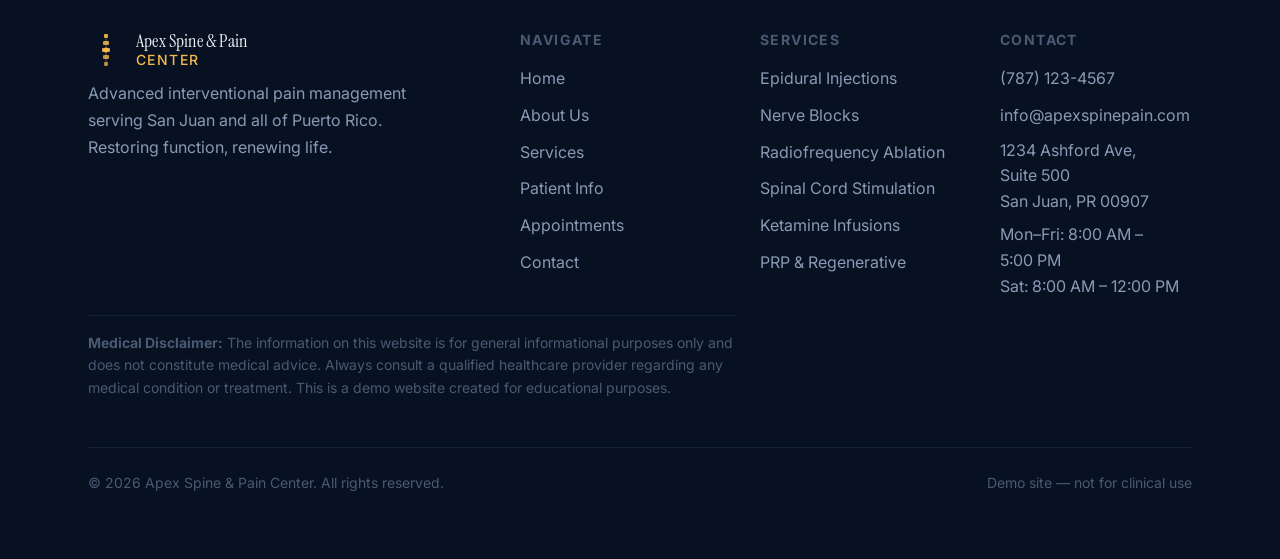
==== commit 33a806c9: "fix: replace hardcoded active nav classes with JS auto-detection (Issue #4) - Remove all hardcoded c" ====
--- a/index.html
+++ b/index.html
@@ -3,8 +3,8 @@
 <head>
   <meta charset="UTF-8">
   <meta name="viewport" content="width=device-width, initial-scale=1.0">
-  <meta name="description" content="Apex Spine & Pain Center — Advanced interventional pain management in San Juan, Puerto Rico. Expert care for chronic pain, spine conditions, and complex pain syndromes.">
-  <title>Apex Spine & Pain Center | San Juan, PR</title>
+  <meta name="description" content="Apex Spine &amp; Pain Center — Advanced interventional pain management in San Juan, Puerto Rico. Expert care for chronic pain, spine conditions, and complex pain syndromes.">
+  <title>Apex Spine &amp; Pain Center | San Juan, PR</title>
   <link rel="preconnect" href="https://fonts.googleapis.com">
   <link rel="preconnect" href="https://fonts.gstatic.com" crossorigin>
   <link href="https://fonts.googleapis.com/css2?family=Instrument+Serif:ital@0;1&family=Inter:wght@300..700&display=swap" rel="stylesheet">
@@ -22,7 +22,7 @@
   <div class="nav-inner">
 
     <!-- Logo -->
-    <a href="./index.html" class="nav-logo" aria-label="Apex Spine & Pain Center — Home">
+    <a href="./index.html" class="nav-logo" aria-label="Apex Spine &amp; Pain Center — Home">
       <div class="nav-logo-mark">
         <svg viewBox="0 0 36 36" fill="none" xmlns="http://www.w3.org/2000/svg" aria-hidden="true">
           <rect x="16" y="2" width="4" height="4" rx="1" fill="currentColor" opacity="0.9"/>
@@ -43,7 +43,7 @@
     <!-- Desktop Links -->
     <nav aria-label="Primary navigation">
       <ul class="nav-links">
-        <li><a href="./index.html" class="active">Home</a></li>
+        <li><a href="./index.html">Home</a></li>
         <li><a href="./about.html">About</a></li>
         <li><a href="./services.html">Services</a></li>
         <li><a href="./patient-info.html">Patient Info</a></li>
@@ -314,16 +314,10 @@
     <div class="testimonials-grid">
 
       <article class="testimonial-card">
-        <div class="testimonial-stars" aria-label="5 out of 5 stars">
-          ★★★★★
-        </div>
-        <blockquote class="testimonial-quote">
-          "After three years of debilitating back pain and multiple failed treatments elsewhere, Dr. Rivera's spinal cord stimulator changed my life. I'm gardening again."
-        </blockquote>
+        <div class="testimonial-stars" aria-label="5 out of 5 stars">★★★★★</div>
+        <blockquote class="testimonial-quote">"After three years of debilitating back pain and multiple failed treatments elsewhere, Dr. Rivera's spinal cord stimulator changed my life. I'm gardening again."</blockquote>
         <footer class="testimonial-author">
-          <div class="testimonial-avatar" aria-hidden="true">
-            <img src="https://i.pravatar.cc/88?img=47" alt="" width="44" height="44" loading="lazy">
-          </div>
+          <div class="testimonial-avatar" aria-hidden="true"><img src="https://i.pravatar.cc/88?img=47" alt="" width="44" height="44" loading="lazy"></div>
           <div>
             <div class="testimonial-name">María L.</div>
             <div class="testimonial-condition">Failed Back Surgery Syndrome</div>
@@ -332,16 +326,10 @@
       </article>
 
       <article class="testimonial-card">
-        <div class="testimonial-stars" aria-label="5 out of 5 stars">
-          ★★★★★
-        </div>
-        <blockquote class="testimonial-quote">
-          "The epidural steroid injection provided relief I hadn't experienced in years. The staff is exceptionally professional and the office feels nothing like a typical clinic."
-        </blockquote>
+        <div class="testimonial-stars" aria-label="5 out of 5 stars">★★★★★</div>
+        <blockquote class="testimonial-quote">"The epidural steroid injection provided relief I hadn't experienced in years. The staff is exceptionally professional and the office feels nothing like a typical clinic."</blockquote>
         <footer class="testimonial-author">
-          <div class="testimonial-avatar" aria-hidden="true">
-            <img src="https://i.pravatar.cc/88?img=12" alt="" width="44" height="44" loading="lazy">
-          </div>
+          <div class="testimonial-avatar" aria-hidden="true"><img src="https://i.pravatar.cc/88?img=12" alt="" width="44" height="44" loading="lazy"></div>
           <div>
             <div class="testimonial-name">Carlos R.</div>
             <div class="testimonial-condition">Lumbar Disc Herniation</div>
@@ -350,23 +338,40 @@
       </article>
 
       <article class="testimonial-card">
-        <div class="testimonial-stars" aria-label="5 out of 5 stars">
-          ★★★★★
-        </div>
-        <blockquote class="testimonial-quote">
-          "My CRPS had me housebound. The ketamine infusion protocol at Apex gave me back a life worth living. I can't overstate how grateful I am for this team."
-        </blockquote>
+        <div class="testimonial-stars" aria-label="5 out of 5 stars">★★★★★</div>
+        <blockquote class="testimonial-quote">"My CRPS had me housebound. The ketamine infusion protocol at Apex gave me back a life I thought was gone. The team's compassion matches their expertise."</blockquote>
         <footer class="testimonial-author">
-          <div class="testimonial-avatar" aria-hidden="true">
-            <img src="https://i.pravatar.cc/88?img=33" alt="" width="44" height="44" loading="lazy">
-          </div>
+          <div class="testimonial-avatar" aria-hidden="true"><img src="https://i.pravatar.cc/88?img=32" alt="" width="44" height="44" loading="lazy"></div>
           <div>
-            <div class="testimonial-name">Ana S.</div>
+            <div class="testimonial-name">Ana T.</div>
             <div class="testimonial-condition">Complex Regional Pain Syndrome</div>
           </div>
         </footer>
       </article>
 
+    </div>
+  </div>
+</section>
+
+<!-- ── INSURANCES ── -->
+<section class="insurance-section" aria-labelledby="insurance-heading">
+  <div class="container">
+    <div class="section-header" style="margin-bottom:var(--space-8);">
+      <div class="section-header-text">
+        <span class="section-label">Accepted Insurance</span>
+        <h2 class="section-heading" id="insurance-heading">We Work With Your Plan</h2>
+      </div>
+      <a href="./patient-info.html#insurance" class="btn btn-outline">Full Insurance List</a>
+    </div>
+    <div class="insurance-grid">
+      <div class="insurance-badge">Medicare</div>
+      <div class="insurance-badge">Medicaid / Mi Salud</div>
+      <div class="insurance-badge">Triple-S Salud</div>
+      <div class="insurance-badge">MCS Healthcare</div>
+      <div class="insurance-badge">Humana</div>
+      <div class="insurance-badge">BCBS Federal</div>
+      <div class="insurance-badge">Cigna</div>
+      <div class="insurance-badge">Aetna</div>
     </div>
   </div>
 </section>
@@ -376,16 +381,15 @@
   <div class="container">
     <div class="cta-inner">
       <div class="cta-text">
-        <span class="section-label" style="color:var(--color-primary);">Take the First Step</span>
-        <h2 class="section-heading" id="cta-heading" style="color:var(--color-text);">Ready to Live With Less Pain?</h2>
-        <p style="color:var(--color-text-muted);max-width:52ch;">Schedule a consultation with our board-certified pain specialist. Most insurance plans accepted. New patients seen within days.</p>
+        <h2 id="cta-heading">Ready to Start Your Recovery?</h2>
+        <p>New patients seen within days. Same-week consultations available in English and Spanish.</p>
       </div>
       <div class="cta-actions">
-        <a href="./appointments.html" class="btn btn-primary">
-          <svg width="16" height="16" viewBox="0 0 24 24" fill="none" stroke="currentColor" stroke-width="2" aria-hidden="true"><rect x="3" y="4" width="18" height="18" rx="2"/><line x1="16" y1="2" x2="16" y2="6"/><line x1="8" y1="2" x2="8" y2="6"/><line x1="3" y1="10" x2="21" y2="10"/></svg>
-          Book Appointment
+        <a href="./appointments.html" class="btn btn-primary">Book Appointment</a>
+        <a href="tel:+17871234567" class="btn btn-outline">
+          <svg width="16" height="16" viewBox="0 0 24 24" fill="none" stroke="currentColor" stroke-width="2" aria-hidden="true"><path d="M22 16.92v3a2 2 0 0 1-2.18 2 19.79 19.79 0 0 1-8.63-3.07A19.5 19.5 0 0 1 4.69 12a19.79 19.79 0 0 1-3.07-8.67A2 2 0 0 1 3.6 1.27h3a2 2 0 0 1 2 1.72c.127.96.361 1.903.7 2.81a2 2 0 0 1-.45 2.11L7.91 8.96a16 16 0 0 0 6.29 6.29l.95-.95a2 2 0 0 1 2.11-.45c.907.339 1.85.573 2.81.7A2 2 0 0 1 22 16.92z"/></svg>
+          (787) 123-4567
         </a>
-        <a href="./contact.html" class="btn btn-outline">Call Us Today</a>
       </div>
     </div>
   </div>
@@ -393,16 +397,13 @@
 
 </main>
 
-<!-- ════════════════════════════════════════
-     FOOTER
-════════════════════════════════════════ -->
+<!-- ── FOOTER ── -->
 <footer class="site-footer" role="contentinfo">
   <div class="container">
     <div class="footer-grid">
-
       <div class="footer-brand">
-        <a href="./index.html" class="nav-logo" aria-label="Apex Spine & Pain Center — Home">
-          <div class="nav-logo-mark">
+        <a href="./index.html" class="nav-logo" style="margin-bottom:var(--space-3);" aria-label="Apex Spine &amp; Pain Center">
+          <div class="nav-logo-mark" style="color:var(--color-primary);">
             <svg viewBox="0 0 36 36" fill="none" xmlns="http://www.w3.org/2000/svg" aria-hidden="true">
               <rect x="16" y="2" width="4" height="4" rx="1" fill="currentColor" opacity="0.9"/>
               <rect x="15" y="9" width="6" height="4" rx="1" fill="currentColor" opacity="0.85"/>
@@ -418,86 +419,95 @@
             <span class="nav-logo-sub">Center</span>
           </div>
         </a>
-        <p class="footer-tagline">Advanced interventional pain management in San Juan, Puerto Rico.</p>
-      </div>
-
+        <p>Advanced interventional pain management serving San Juan and all of Puerto Rico. Restoring function, renewing life.</p>
+      </div>
       <div class="footer-col">
-        <h3 class="footer-col-heading">Navigation</h3>
-        <ul class="footer-links">
+        <h4>Navigate</h4>
+        <ul>
           <li><a href="./index.html">Home</a></li>
-          <li><a href="./about.html">About</a></li>
+          <li><a href="./about.html">About Us</a></li>
           <li><a href="./services.html">Services</a></li>
           <li><a href="./patient-info.html">Patient Info</a></li>
+          <li><a href="./appointments.html">Appointments</a></li>
           <li><a href="./contact.html">Contact</a></li>
-          <li><a href="./appointments.html">Book Appointment</a></li>
         </ul>
       </div>
-
       <div class="footer-col">
-        <h3 class="footer-col-heading">Services</h3>
-        <ul class="footer-links">
-          <li><a href="./services.html#back-pain">Back &amp; Neck Pain</a></li>
-          <li><a href="./services.html#nerve-pain">Nerve Pain</a></li>
-          <li><a href="./services.html#joint-pain">Joint Pain</a></li>
-          <li><a href="./services.html#headache">Headache &amp; Migraine</a></li>
-          <li><a href="./services.html#cancer-pain">Cancer Pain</a></li>
-          <li><a href="./services.html#post-surgical">Post-Surgical Pain</a></li>
+        <h4>Services</h4>
+        <ul>
+          <li><a href="./services.html#epidurals">Epidural Injections</a></li>
+          <li><a href="./services.html#nerve-blocks">Nerve Blocks</a></li>
+          <li><a href="./services.html#rfa">Radiofrequency Ablation</a></li>
+          <li><a href="./services.html#scs">Spinal Cord Stimulation</a></li>
+          <li><a href="./services.html#ketamine">Ketamine Infusions</a></li>
+          <li><a href="./services.html#prp">PRP &amp; Regenerative</a></li>
         </ul>
       </div>
-
       <div class="footer-col">
-        <h3 class="footer-col-heading">Contact</h3>
-        <address class="footer-address">
-          <p>123 Ashford Avenue, Suite 400<br>San Juan, PR 00907</p>
-          <p><a href="tel:+17871234567">(787) 123-4567</a></p>
-          <p><a href="mailto:info@apexspinepain.com">info@apexspinepain.com</a></p>
-        </address>
-      </div>
-
-    </div>
-
+        <h4>Contact</h4>
+        <ul>
+          <li><a href="tel:+17871234567">(787) 123-4567</a></li>
+          <li><a href="mailto:info@apexspinepain.com">info@apexspinepain.com</a></li>
+          <li style="color:var(--color-text-muted);font-size:var(--text-sm);">1234 Ashford Ave, Suite 500<br>San Juan, PR 00907</li>
+          <li style="color:var(--color-text-muted);font-size:var(--text-sm);">Mon–Fri: 8:00 AM – 5:00 PM<br>Sat: 8:00 AM – 12:00 PM</li>
+        </ul>
+      </div>
+    </div>
+    <p class="footer-disclaimer"><strong>Medical Disclaimer:</strong> The information on this website is for general informational purposes only and does not constitute medical advice. Always consult a qualified healthcare provider regarding any medical condition or treatment. This is a demo website created for educational purposes.</p>
     <div class="footer-bottom">
-      <p class="footer-legal">&copy; 2026 Apex Spine &amp; Pain Center. All rights reserved. · <a href="#">Privacy Policy</a> · <a href="#">HIPAA Notice</a></p>
+      <p>&copy; 2026 Apex Spine &amp; Pain Center. All rights reserved.</p>
+      <p style="color:var(--color-text-faint);">Demo site — not for clinical use</p>
     </div>
   </div>
 </footer>
 
 <script>
-(function(){
-  const t = document.querySelector('[data-theme-toggle]');
-  const r = document.documentElement;
-  let d = r.getAttribute('data-theme') || (matchMedia('(prefers-color-scheme:dark)').matches ? 'dark' : 'light');
-  r.setAttribute('data-theme', d);
-  function updateIcon() {
-    if (!t) return;
-    t.setAttribute('aria-label', 'Switch to ' + (d === 'dark' ? 'light' : 'dark') + ' mode');
-    t.innerHTML = d === 'dark'
-      ? '<svg width="18" height="18" viewBox="0 0 24 24" fill="none" stroke="currentColor" stroke-width="2" aria-hidden="true"><circle cx="12" cy="12" r="5"/><path d="M12 1v2M12 21v2M4.22 4.22l1.42 1.42M18.36 18.36l1.42 1.42M1 12h2M21 12h2M4.22 19.78l1.42-1.42M18.36 5.64l1.42-1.42"/></svg>'
-      : '<svg width="18" height="18" viewBox="0 0 24 24" fill="none" stroke="currentColor" stroke-width="2" aria-hidden="true"><path d="M21 12.79A9 9 0 1 1 11.21 3 7 7 0 0 0 21 12.79z"/></svg>';
+(function() {
+  'use strict';
+  const html = document.documentElement;
+  const toggleBtn = document.querySelector('[data-theme-toggle]');
+  let currentTheme = html.getAttribute('data-theme') || (matchMedia('(prefers-color-scheme: dark)').matches ? 'dark' : 'light');
+  function setTheme(theme) {
+    currentTheme = theme;
+    html.setAttribute('data-theme', theme);
+    if (toggleBtn) {
+      toggleBtn.setAttribute('aria-label', 'Switch to ' + (theme === 'dark' ? 'light' : 'dark') + ' mode');
+      toggleBtn.innerHTML = theme === 'dark'
+        ? '<svg width="18" height="18" viewBox="0 0 24 24" fill="none" stroke="currentColor" stroke-width="2" aria-hidden="true"><circle cx="12" cy="12" r="5"/><path d="M12 1v2M12 21v2M4.22 4.22l1.42 1.42M18.36 18.36l1.42 1.42M1 12h2M21 12h2M4.22 19.78l1.42-1.42M18.36 5.64l1.42-1.42"/></svg>'
+        : '<svg width="18" height="18" viewBox="0 0 24 24" fill="none" stroke="currentColor" stroke-width="2" aria-hidden="true"><path d="M21 12.79A9 9 0 1 1 11.21 3 7 7 0 0 0 21 12.79z"/></svg>';
+    }
   }
-  updateIcon();
-  t && t.addEventListener('click', () => {
-    d = d === 'dark' ? 'light' : 'dark';
-    r.setAttribute('data-theme', d);
-    updateIcon();
-  });
-
-  // Mobile menu toggle
+  setTheme(currentTheme);
+  if (toggleBtn) toggleBtn.addEventListener('click', () => setTheme(currentTheme === 'dark' ? 'light' : 'dark'));
+  const nav = document.getElementById('site-nav');
+  window.addEventListener('scroll', () => {
+    if (window.scrollY > 40) nav.classList.add('scrolled');
+    else nav.classList.remove('scrolled');
+  }, { passive: true });
   const mobileToggle = document.querySelector('.nav-mobile-toggle');
   const mobileMenu = document.getElementById('mobile-menu');
-  mobileToggle && mobileToggle.addEventListener('click', () => {
-    const isOpen = mobileMenu.classList.toggle('is-open');
-    mobileToggle.setAttribute('aria-expanded', isOpen);
-    mobileToggle.setAttribute('aria-label', isOpen ? 'Close menu' : 'Open menu');
-  });
-
-  // Sticky nav shadow on scroll
-  const nav = document.getElementById('site-nav');
-  window.addEventListener('scroll', () => {
-    nav.classList.toggle('scrolled', window.scrollY > 20);
-  }, { passive: true });
+  if (mobileToggle && mobileMenu) {
+    mobileToggle.addEventListener('click', () => {
+      const isOpen = mobileMenu.classList.toggle('open');
+      mobileToggle.setAttribute('aria-expanded', isOpen);
+      mobileToggle.setAttribute('aria-label', isOpen ? 'Close menu' : 'Open menu');
+    });
+  }
+  // Active nav: auto-set based on current page
+  (function() {
+    var path = location.pathname.split('/').pop() || 'index.html';
+    var allLinks = document.querySelectorAll('.nav-links a, .nav-mobile-menu a:not(.btn)');
+    allLinks.forEach(function(link) {
+      var href = link.getAttribute('href').replace('./', '').split('#')[0];
+      if (href === path || (path === '' && href === 'index.html')) {
+        link.classList.add('active');
+      } else {
+        link.classList.remove('active');
+      }
+    });
+  })();
 })();
 </script>
 
 </body>
-</html>
+</html>
